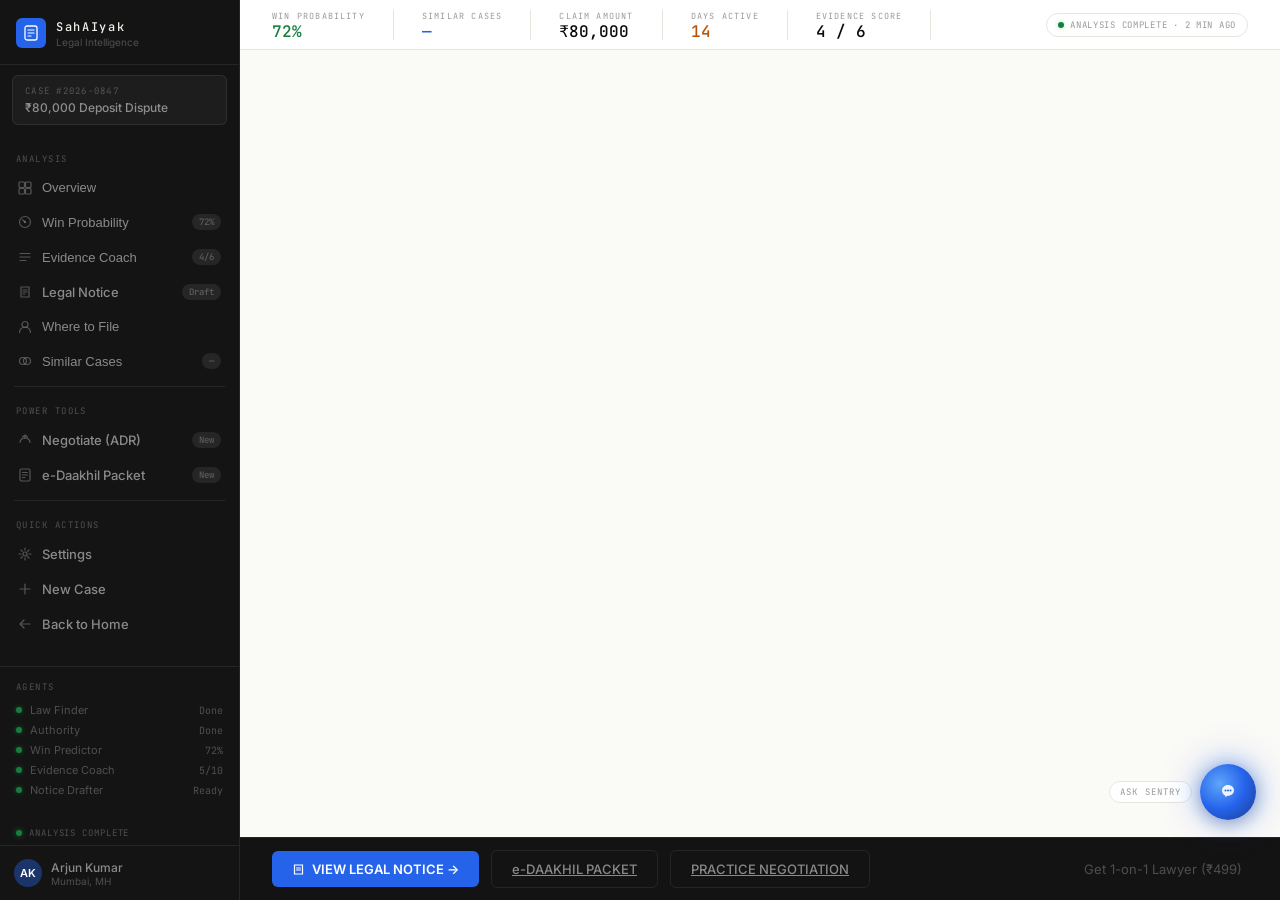
==== screens/dashboard.html @ d160ec3d "fix: live notice edits, per-case tab routing, robust avg_award parsing document.html: drafter chat n" ====
<!DOCTYPE html>
<html lang="en">
<head>
<meta charset="UTF-8">
<meta name="viewport" content="width=device-width,initial-scale=1">
<title>SahAIyak — Case Analysis</title>
<link rel="preconnect" href="https://fonts.googleapis.com">
<link href="https://fonts.googleapis.com/css2?family=Fraunces:ital,opsz,wght@0,9..144,300;0,9..144,400;1,9..144,300;1,9..144,400&family=Inter:wght@400;500;600&family=JetBrains+Mono:wght@500&display=swap" rel="stylesheet">
<style>
:root{
  --bg:#0D0D0D; --bg2:#141414; --bg3:#1A1A1A;
  --border:rgba(255,255,255,.08); --border2:rgba(255,255,255,.12);
  --txt:#F0EFEA; --txt2:rgba(255,255,255,.5); --txt3:rgba(255,255,255,.25);
  --sketch:#2563EB; --sketch-s:#93C5FD;
  --green:#15803D; --amber:#B45309; --warn:#B45309; --success:#15803D;
  --sb-w:240px;
  /* content area — white paper */
  --c-bg:#FAFAF7; --c-card:#FFFFFF; --c-border:#E8E5DE;
  --c-ink:#0A0A0A; --c-mute:#6B6B6B; --c-soft:#9A9A9A;
}
*,*::before,*::after{box-sizing:border-box;margin:0;padding:0}
html,body{height:100%;overflow:hidden}
body{
  font-family:'Inter',sans-serif;background:var(--bg);color:var(--txt);
  display:flex;height:100vh;overflow:hidden;
}

/* ═══ SIDEBAR ═══════════════════════════════════════ */
.sb{
  width:var(--sb-w);flex-shrink:0;background:var(--bg2);
  border-right:1px solid var(--border);display:flex;flex-direction:column;
  height:100vh;overflow:hidden;
}
.sb-brand{
  display:flex;align-items:center;gap:10px;
  padding:18px 16px 16px;border-bottom:1px solid var(--border);
  text-decoration:none;cursor:pointer;
}
.sb-icon{
  width:30px;height:30px;background:var(--sketch);border-radius:6px;
  display:flex;align-items:center;justify-content:center;flex-shrink:0;
}
.sb-bname{font-family:'JetBrains Mono',monospace;font-size:12px;letter-spacing:.14em;color:var(--txt);font-weight:500}
.sb-btag{font-size:10px;color:var(--txt3);margin-top:1px}

.sb-case{margin:10px 12px;padding:9px 12px;background:rgba(255,255,255,.04);border:1px solid var(--border);border-radius:6px}
.sb-cid{font-family:'JetBrains Mono',monospace;font-size:9px;letter-spacing:.14em;color:var(--txt3);text-transform:uppercase;margin-bottom:3px}
.sb-cname{font-size:12px;font-weight:500;color:var(--txt2);white-space:nowrap;overflow:hidden;text-overflow:ellipsis}

.sb-nav{flex:1;padding:8px 0;overflow-y:auto;scrollbar-width:none}
.sb-nav::-webkit-scrollbar{display:none}
.sb-lbl{font-family:'JetBrains Mono',monospace;font-size:9px;letter-spacing:.16em;color:var(--txt3);text-transform:uppercase;padding:10px 16px 5px}
.sb-item{
  display:flex;align-items:center;gap:10px;
  margin:1px 8px;padding:9px 10px;border-radius:6px;
  font-size:13px;font-weight:500;color:var(--txt2);
  cursor:pointer;border:none;background:transparent;
  width:calc(100% - 16px);text-align:left;text-decoration:none;
  transition:background .15s,color .15s;
}
.sb-item:hover{background:rgba(255,255,255,.06);color:var(--txt)}
.sb-item.active{background:rgba(255,255,255,.1);color:#fff}
.sb-item svg{flex-shrink:0;opacity:.55}
.sb-item.active svg{opacity:1}
.sb-badge{
  margin-left:auto;font-family:'JetBrains Mono',monospace;font-size:9px;
  background:rgba(255,255,255,.08);color:var(--txt3);padding:2px 7px;border-radius:100px;
}
.sb-item.active .sb-badge{background:rgba(37,99,235,.25);color:var(--sketch-s)}

.sb-divider{height:1px;background:var(--border);margin:8px 14px}

/* Agents */
.sb-agents{border-top:1px solid var(--border);padding:14px 16px}
.sb-albl{font-family:'JetBrains Mono',monospace;font-size:9px;letter-spacing:.16em;color:var(--txt3);text-transform:uppercase;margin-bottom:10px}
.sb-arow{display:flex;align-items:center;gap:8px;margin-bottom:6px}
.dot{width:6px;height:6px;border-radius:50%;flex-shrink:0}
.dot-g{background:var(--green);box-shadow:0 0 5px rgba(34,197,94,.4)}
.dot-a{background:var(--amber)}
.dot-d{background:rgba(255,255,255,.15)}
.sb-aname{font-size:11px;color:var(--txt3);flex:1}
.sb-aval{font-family:'JetBrains Mono',monospace;font-size:10px;color:var(--txt3)}

/* WS status */
.sb-ws{display:flex;align-items:center;gap:7px;padding:10px 16px 6px}
.sb-ws-dot{width:6px;height:6px;border-radius:50%;background:var(--green);box-shadow:0 0 6px rgba(34,197,94,.5)}
.sb-ws-txt{font-family:'JetBrains Mono',monospace;font-size:9px;letter-spacing:.1em;color:var(--txt3);text-transform:uppercase}

/* User */
.sb-user{border-top:1px solid var(--border);padding:13px 14px;display:flex;align-items:center;gap:9px}
.sb-av{width:28px;height:28px;border-radius:50%;background:rgba(37,99,235,.4);display:flex;align-items:center;justify-content:center;font-size:11px;font-weight:600;color:#fff;flex-shrink:0}
.sb-un{font-size:12px;font-weight:500;color:var(--txt2)}
.sb-ul{font-size:10px;color:var(--txt3)}

/* ═══ MAIN WRAPPER ══════════════════════════════════ */
.main{flex:1;display:flex;flex-direction:column;height:100vh;overflow:hidden;min-width:0}

/* ── STAT BAR ── */
.statbar{
  height:50px;flex-shrink:0;background:var(--bg2);
  border-bottom:1px solid var(--border);
  display:flex;align-items:center;justify-content:space-between;
  padding:0 32px;
}
.stat-items{display:flex;align-items:center;gap:0}
.stat-item{padding:0 28px;border-right:1px solid var(--border)}
.stat-item:first-child{padding-left:0}
.stat-lbl{font-family:'JetBrains Mono',monospace;font-size:8.5px;letter-spacing:.14em;color:var(--txt3);text-transform:uppercase;margin-bottom:2px}
.stat-val{font-family:'JetBrains Mono',monospace;font-size:16px;font-weight:500;line-height:1}
.stat-val.g{color:var(--green)}.stat-val.a{color:var(--amber)}.stat-val.b{color:var(--sketch-s)}.stat-val.w{color:var(--txt)}
.stat-right{display:flex;align-items:center;gap:10px}
.s-pill{display:inline-flex;align-items:center;gap:6px;padding:5px 11px;border-radius:100px;border:1px solid var(--border);font-family:'JetBrains Mono',monospace;font-size:9px;letter-spacing:.08em;color:var(--txt3);white-space:nowrap}
.btn-sm{background:transparent;border:1px solid var(--border);color:var(--txt2);font-size:12px;font-weight:500;padding:7px 14px;border-radius:6px;cursor:pointer;font-family:'Inter',sans-serif;transition:border-color .2s,color .2s;text-decoration:none;display:inline-flex;align-items:center;gap:6px}
.btn-sm:hover{border-color:var(--border2);color:var(--txt)}
.btn-sm-p{background:var(--sketch);border-color:var(--sketch);color:#fff}
.btn-sm-p:hover{background:#1d4ed8;border-color:#1d4ed8;color:#fff}

/* ── CONTENT AREA ── */
.content{
  flex:1;overflow-y:auto;
  background-color:var(--c-bg);
  scrollbar-width:thin;scrollbar-color:rgba(0,0,0,.1) transparent;
}
.content-inner{padding:28px 32px 100px;max-width:1200px}

/* ── STAT BAR ── */
.statbar{
  height:50px;flex-shrink:0;
  background:var(--c-card);border-bottom:1px solid var(--c-border);
  display:flex;align-items:center;justify-content:space-between;padding:0 32px;
}
.stat-items{display:flex;align-items:center;gap:0}
.stat-item{padding:0 28px;border-right:1px solid var(--c-border)}
.stat-item:first-child{padding-left:0}
.stat-lbl{font-family:'JetBrains Mono',monospace;font-size:8.5px;letter-spacing:.14em;color:var(--c-soft);text-transform:uppercase;margin-bottom:2px}
.stat-val{font-family:'JetBrains Mono',monospace;font-size:16px;font-weight:500;line-height:1}
.stat-val.g{color:var(--success)}.stat-val.a{color:var(--amber)}.stat-val.b{color:var(--sketch)}.stat-val.w{color:var(--c-ink)}
.stat-right{display:flex;align-items:center;gap:10px}
.s-pill{display:inline-flex;align-items:center;gap:6px;padding:5px 11px;border-radius:100px;border:1px solid var(--c-border);font-family:'JetBrains Mono',monospace;font-size:9px;letter-spacing:.08em;color:var(--c-soft);white-space:nowrap}

/* ── PAGE HEADER ── */
.page-hdr{margin-bottom:28px}
.page-hdr-top{display:flex;align-items:flex-start;justify-content:space-between;margin-bottom:6px}
.page-title{font-family:'Fraunces',serif;font-size:clamp(28px,3vw,48px);font-weight:400;letter-spacing:-0.04em;line-height:1;color:var(--c-ink)}
.page-sub{font-size:13px;color:var(--c-mute);line-height:1.5}
.p-status{display:inline-flex;align-items:center;gap:6px;padding:6px 12px;border-radius:100px;border:1px solid var(--c-border);font-family:'JetBrains Mono',monospace;font-size:9px;letter-spacing:.1em;color:var(--c-soft);flex-shrink:0;margin-top:4px}

/* ── WIN CARD ── */
.win-card{
  background:var(--c-card);
  border:1px solid var(--c-border);
  border-radius:8px;
  display:grid;grid-template-columns:240px 1fr;margin-bottom:20px;overflow:hidden;
  box-shadow:0 0 0 1px rgba(21,128,61,.08), 0 4px 24px rgba(21,128,61,.08), 0 0 60px rgba(21,128,61,.06);
}
.win-l{padding:36px 40px;border-right:1px solid var(--c-border);background:var(--c-card)}
.win-cap{font-family:'JetBrains Mono',monospace;font-size:9px;letter-spacing:.18em;color:var(--c-soft);text-transform:uppercase;margin-bottom:8px}
.win-big{font-family:'Fraunces',serif;font-size:clamp(64px,7vw,96px);font-weight:400;color:var(--success);line-height:1;letter-spacing:-0.04em;text-shadow:0 0 40px rgba(21,128,61,.18)}
.win-sub{font-size:12px;color:var(--c-soft);margin-top:10px;line-height:1.5}
.win-r{padding:32px 36px;display:flex;flex-direction:column;gap:20px;background:var(--c-card)}
.win-r-top{font-size:14px;color:var(--c-mute);line-height:1.65;max-width:520px}
.win-r-top strong{color:var(--c-ink)}
.bars{display:flex;flex-direction:column;gap:8px}
.brow{display:flex;align-items:center;gap:12px}
.blbl{font-size:11px;color:var(--c-soft);width:90px;text-align:right;flex-shrink:0}
.btrack{flex:1;height:3px;background:rgba(0,0,0,.07);border-radius:2px;overflow:hidden}
.bfill{height:100%;border-radius:2px;width:0;transition:width 1.4s cubic-bezier(.16,1,.3,1)}
.bpct{font-family:'JetBrains Mono',monospace;font-size:10px;color:var(--c-soft);width:32px}
.win-foot{font-family:'JetBrains Mono',monospace;font-size:9px;letter-spacing:.08em;color:var(--c-soft)}

/* ── SECTION LABEL ── */
.s-lbl{font-family:'JetBrains Mono',monospace;font-size:9px;letter-spacing:.18em;color:var(--c-soft);text-transform:uppercase;margin-bottom:12px;margin-top:28px}

/* ── EVIDENCE GRID ── */
.ev-grid{display:grid;grid-template-columns:1fr 1fr;gap:16px;margin-bottom:20px}
.ev-card{background:var(--c-card);border:1px solid var(--c-border);border-radius:8px;padding:22px}
.ev-card-h{display:flex;align-items:center;gap:8px;font-size:13px;font-weight:600;margin-bottom:16px;color:var(--c-ink)}
.ev-row{display:flex;align-items:flex-start;gap:10px;margin-bottom:12px}
.ev-txt{flex:1}
.ev-title{font-size:13px;color:var(--c-ink);line-height:1.4}
.ev-sub{font-size:11px;color:var(--c-mute);margin-top:2px;line-height:1.4}
.ev-badge{font-family:'JetBrains Mono',monospace;font-size:9px;letter-spacing:.06em;margin-top:3px;display:inline-block}
.ev-badge.pos{color:var(--success)}.ev-badge.neg{color:var(--amber)}

/* ── CASES TABLE ── */
.cases-table{background:var(--c-card);border:1px solid var(--c-border);border-radius:8px;overflow:hidden;margin-bottom:20px}
.ct-head{display:grid;grid-template-columns:70px 1fr 140px 100px 1fr;gap:16px;padding:10px 20px;border-bottom:1px solid var(--c-border);background:rgba(0,0,0,.02)}
.ct-head-col{font-family:'JetBrains Mono',monospace;font-size:9px;letter-spacing:.14em;color:var(--c-soft);text-transform:uppercase}
.ct-row{display:grid;grid-template-columns:70px 1fr 140px 100px 1fr;gap:16px;padding:13px 20px;border-bottom:1px solid var(--c-border);align-items:center;transition:background .15s}
.ct-row:last-child{border-bottom:none}
.ct-row:hover{background:rgba(0,0,0,.02)}
.ct-year{font-family:'JetBrains Mono',monospace;font-size:11px;color:var(--c-soft)}
.ct-court{font-size:13px;font-weight:500;color:var(--c-ink)}
.ct-outcome{display:inline-flex;align-items:center;gap:6px;font-size:11px;font-weight:600;font-family:'JetBrains Mono',monospace;letter-spacing:.06em}
.ct-outcome.w{color:var(--success)}.ct-outcome.s{color:var(--sketch)}.ct-outcome.l{color:var(--amber)}
.ct-amount{font-family:'JetBrains Mono',monospace;font-size:12px;color:var(--c-mute)}
.ct-fact{font-size:12px;color:var(--c-soft);line-height:1.4;overflow:hidden;display:-webkit-box;-webkit-line-clamp:2;-webkit-box-orient:vertical}

/* ── PLAYBOOK ── */
.play-h{font-family:'Fraunces',serif;font-size:clamp(22px,2.5vw,36px);font-weight:400;letter-spacing:-0.03em;line-height:1.05;margin-bottom:16px;color:var(--c-ink)}
.play-h em{font-style:italic;font-weight:300}
.play-card{background:var(--c-card);border:1px solid var(--c-border);border-radius:8px;margin-bottom:10px;overflow:hidden}
.play-hdr{display:flex;align-items:center;justify-content:space-between;padding:16px 20px;cursor:pointer;transition:background .15s;gap:16px}
.play-hdr:hover{background:var(--c-bg)}
.play-hl{display:flex;align-items:center;gap:12px;flex:1;min-width:0}
.play-n{font-family:'JetBrains Mono',monospace;font-size:10px;letter-spacing:.12em;color:var(--c-soft);flex-shrink:0}
.play-t{font-size:14px;font-weight:500;color:var(--c-ink);overflow:hidden;text-overflow:ellipsis;white-space:nowrap}
.play-arr{font-size:11px;color:var(--c-soft);flex-shrink:0;transition:transform .25s}
.play-card.open .play-arr{transform:rotate(180deg)}
.play-body{max-height:0;overflow:hidden;transition:max-height .35s ease}
.play-card.open .play-body{max-height:260px}
.play-inner{display:grid;grid-template-columns:1fr 1fr 1fr;gap:20px;padding:0 20px 20px}
.play-col-h{font-family:'JetBrains Mono',monospace;font-size:9px;letter-spacing:.14em;color:var(--c-soft);text-transform:uppercase;margin-bottom:7px}
.play-col-b{font-size:13px;color:var(--c-mute);line-height:1.65}

/* ── ACTION BAR ── */
.action-bar{
  background:rgba(250,250,247,.96);backdrop-filter:blur(12px);
  border-top:1px solid var(--c-border);padding:12px 32px;
  display:flex;align-items:center;gap:12px;z-index:50;flex-shrink:0;
}
.btn-act-p{background:var(--c-ink);color:#fff;font-size:13px;font-weight:600;padding:10px 20px;border-radius:6px;border:none;cursor:pointer;text-decoration:none;display:inline-flex;align-items:center;gap:7px;transition:background .2s,gap .2s}
.btn-act-p:hover{background:#222;gap:11px}
.btn-act-s{background:transparent;color:var(--c-ink);font-size:13px;font-weight:500;padding:10px 20px;border-radius:6px;border:1px solid var(--c-border);cursor:pointer;transition:border-color .2s}
.btn-act-s:hover{border-color:var(--c-ink)}
.spacer{flex:1}
.btn-link{font-size:13px;color:var(--c-mute);text-decoration:none;padding:10px 6px;transition:color .2s}
.btn-link:hover{color:var(--c-ink)}

/* ── PAGE HEADER ── */
.page-hdr{margin-bottom:28px}
.page-hdr-top{display:flex;align-items:flex-start;justify-content:space-between;margin-bottom:6px}
.page-title{font-family:'Fraunces',serif;font-size:clamp(28px,3vw,48px);font-weight:400;letter-spacing:-0.04em;line-height:1;color:#0A0A0A}
.page-sub{font-size:13px;color:#6B6B6B;line-height:1.5}
.p-status{display:inline-flex;align-items:center;gap:6px;padding:6px 12px;border-radius:100px;border:1px solid #E8E5DE;font-family:'JetBrains Mono',monospace;font-size:9px;letter-spacing:.1em;color:#6B6B6B;flex-shrink:0;margin-top:4px}

/* ── SECTION LABEL ── */
.s-lbl{font-family:'JetBrains Mono',monospace;font-size:9px;letter-spacing:.18em;color:#9A9A9A;text-transform:uppercase;margin-bottom:12px;margin-top:28px}

/* ── EVIDENCE GRID ── */
.ev-grid{display:grid;grid-template-columns:1fr 1fr;gap:16px;margin-bottom:20px}
.ev-card{background:#FFFFFF;border:1px solid #E8E5DE;border-radius:8px;padding:22px}
.ev-card-h{display:flex;align-items:center;gap:8px;font-size:13px;font-weight:600;margin-bottom:16px;color:#0A0A0A}
.ev-row{display:flex;align-items:flex-start;gap:10px;margin-bottom:12px}
.ev-txt{flex:1}
.ev-title{font-size:13px;color:#0A0A0A;line-height:1.4}
.ev-sub{font-size:11px;color:#6B6B6B;margin-top:2px;line-height:1.4}
.ev-badge{font-family:'JetBrains Mono',monospace;font-size:9px;letter-spacing:.06em;margin-top:3px;display:inline-block}
.ev-badge.pos{color:var(--success)}.ev-badge.neg{color:var(--warn)}

/* ── CASES TABLE ── */
.cases-table{background:#FFFFFF;border:1px solid #E8E5DE;border-radius:8px;overflow:hidden;margin-bottom:20px}
.ct-head{display:grid;grid-template-columns:70px 1fr 140px 100px 1fr;gap:16px;padding:10px 20px;border-bottom:1px solid #E8E5DE;background:rgba(0,0,0,.02)}
.ct-head-col{font-family:'JetBrains Mono',monospace;font-size:9px;letter-spacing:.14em;color:#9A9A9A;text-transform:uppercase}
.ct-row{display:grid;grid-template-columns:70px 1fr 140px 100px 1fr;gap:16px;padding:13px 20px;border-bottom:1px solid #E8E5DE;align-items:center;transition:background .15s;cursor:default}
.ct-row:last-child{border-bottom:none}
.ct-row:hover{background:rgba(0,0,0,.02)}
.ct-year{font-family:'JetBrains Mono',monospace;font-size:11px;color:#9A9A9A}
.ct-court{font-size:13px;font-weight:500;color:#0A0A0A}
.ct-outcome{display:inline-flex;align-items:center;gap:6px;font-size:11px;font-weight:600;font-family:'JetBrains Mono',monospace;letter-spacing:.06em}
.ct-outcome.w{color:var(--success)}.ct-outcome.s{color:var(--sketch)}.ct-outcome.l{color:var(--amber)}
.ct-amount{font-family:'JetBrains Mono',monospace;font-size:12px;color:#6B6B6B}
.ct-fact{font-size:12px;color:#9A9A9A;line-height:1.4;overflow:hidden;display:-webkit-box;-webkit-line-clamp:2;-webkit-box-orient:vertical}

/* ── PLAYBOOK ── */
.play-h{font-family:'Fraunces',serif;font-size:clamp(22px,2.5vw,36px);font-weight:400;letter-spacing:-0.03em;line-height:1.05;margin-bottom:16px;color:#0A0A0A}
.play-h em{font-style:italic;font-weight:300}
.play-card{background:#FFFFFF;border:1px solid #E8E5DE;border-radius:8px;margin-bottom:10px;overflow:hidden}
.play-hdr{display:flex;align-items:center;justify-content:space-between;padding:16px 20px;cursor:pointer;transition:background .15s;gap:16px}
.play-hdr:hover{background:#FAFAF7}
.play-hl{display:flex;align-items:center;gap:12px;flex:1;min-width:0}
.play-n{font-family:'JetBrains Mono',monospace;font-size:10px;letter-spacing:.12em;color:#9A9A9A;flex-shrink:0}
.play-t{font-size:14px;font-weight:500;color:#0A0A0A;overflow:hidden;text-overflow:ellipsis;white-space:nowrap}
.play-arr{font-size:11px;color:#9A9A9A;flex-shrink:0;transition:transform .25s}
.play-card.open .play-arr{transform:rotate(180deg)}
.play-body{max-height:0;overflow:hidden;transition:max-height .35s ease}
.play-card.open .play-body{max-height:260px}
.play-inner{display:grid;grid-template-columns:1fr 1fr 1fr;gap:20px;padding:0 20px 20px}
.play-col-h{font-family:'JetBrains Mono',monospace;font-size:9px;letter-spacing:.14em;color:#9A9A9A;text-transform:uppercase;margin-bottom:7px}
.play-col-b{font-size:13px;color:#6B6B6B;line-height:1.65}

/* ── ACTION BAR ── */
.action-bar{
  position:sticky;bottom:0;left:0;right:0;
  background:rgba(20,20,20,.96);backdrop-filter:blur(12px);
  border-top:1px solid var(--border);padding:12px 32px;
  display:flex;align-items:center;gap:12px;z-index:50;flex-shrink:0;
}
.btn-act-p{background:var(--sketch);color:#fff;font-size:13px;font-weight:600;padding:10px 20px;border-radius:6px;border:none;cursor:pointer;text-decoration:none;display:inline-flex;align-items:center;gap:7px;transition:background .2s}
.btn-act-p:hover{background:#1d4ed8}
.btn-act-s{background:transparent;color:var(--txt2);font-size:13px;font-weight:500;padding:10px 20px;border-radius:6px;border:1px solid var(--border);cursor:pointer;transition:border-color .2s,color .2s}
.btn-act-s:hover{border-color:var(--border2);color:var(--txt)}
.spacer{flex:1}
.btn-link{font-size:13px;color:var(--txt3);text-decoration:none;padding:10px 6px;transition:color .2s}
.btn-link:hover{color:var(--txt)}

/* ── TABS ── */
.tab-pane{display:none}
.tab-pane.active{display:block}

/* ── LEGAL JOURNEY PATHWAY ── */
.pathway-section{background:var(--c-card);border:1px solid var(--c-border);border-radius:8px;overflow:hidden;margin-bottom:20px}
.pathway-header{padding:16px 20px;border-bottom:1px solid var(--c-border);display:flex;align-items:center;justify-content:space-between}
.pathway-hdr-title{font-family:'JetBrains Mono',monospace;font-size:10px;letter-spacing:.14em;color:var(--c-soft);text-transform:uppercase}
.pathway-stage-tag{font-family:'JetBrains Mono',monospace;font-size:9px;color:var(--sketch);background:rgba(37,99,235,.08);border:1px solid rgba(37,99,235,.2);padding:2px 9px;border-radius:100px}
.pathway-body{padding:24px 24px 20px}
/* Step track */
.pathway-steps{display:flex;align-items:flex-start;position:relative;margin-bottom:22px}
.pw-step{flex:1;display:flex;flex-direction:column;align-items:center;position:relative}
.pw-step:not(:last-child)::after{content:'';position:absolute;top:14px;left:50%;width:100%;height:2px;background:var(--c-border);z-index:0;transition:background .6s}
.pw-step.done:not(:last-child)::after{background:var(--green)}
.pw-step.active:not(:last-child)::after{background:linear-gradient(90deg,var(--green) 0%,var(--c-border) 100%)}
.pw-dot{width:28px;height:28px;border-radius:50%;display:flex;align-items:center;justify-content:center;border:2px solid var(--c-border);background:var(--c-card);position:relative;z-index:1;transition:all .4s ease;flex-shrink:0}
.pw-step.done .pw-dot{border-color:var(--green);background:var(--green)}
.pw-step.active .pw-dot{border-color:var(--sketch);background:var(--sketch);box-shadow:0 0 0 5px rgba(37,99,235,.12);animation:pw-glow 2.2s infinite}
@keyframes pw-glow{0%,100%{box-shadow:0 0 0 5px rgba(37,99,235,.12)}50%{box-shadow:0 0 0 10px rgba(37,99,235,.04)}}
.pw-dot-inner{width:8px;height:8px;border-radius:50%;background:var(--c-border)}
.pw-step.done .pw-dot svg,.pw-step.active .pw-dot svg{display:block}
.pw-dot svg{display:block}
.pw-step.pending .pw-dot{opacity:.35}
.pw-label{margin-top:9px;font-family:'JetBrains Mono',monospace;font-size:8px;letter-spacing:.1em;text-transform:uppercase;color:var(--c-soft);max-width:72px;line-height:1.45;text-align:center}
.pw-step.done .pw-label{color:var(--green)}
.pw-step.active .pw-label{color:var(--sketch);font-weight:600;letter-spacing:.12em}
.pw-step.pending .pw-label{opacity:.4}
/* Next action card */
.pathway-next{display:flex;align-items:center;gap:14px;padding:13px 16px;background:rgba(37,99,235,.04);border:1px solid rgba(37,99,235,.14);border-radius:6px;margin-bottom:16px}
.pathway-next-icon{width:34px;height:34px;border-radius:7px;background:rgba(37,99,235,.1);display:flex;align-items:center;justify-content:center;flex-shrink:0}
.pathway-next-lbl{font-family:'JetBrains Mono',monospace;font-size:8.5px;letter-spacing:.12em;text-transform:uppercase;color:var(--sketch);margin-bottom:3px}
.pathway-next-txt{font-size:12.5px;color:var(--c-ink);font-weight:500;line-height:1.4}
/* Stats row */
.pathway-stats{display:flex;border-top:1px solid var(--c-border);padding-top:14px;gap:0}
.pw-stat{flex:1;text-align:center;padding:0 8px}
.pw-stat:not(:last-child){border-right:1px solid var(--c-border)}
.pw-stat-val{font-family:'JetBrains Mono',monospace;font-size:16px;font-weight:600;color:var(--c-ink);display:block;line-height:1.2}
.pw-stat-lbl{font-size:10px;color:var(--c-soft);margin-top:3px;display:block;line-height:1.3}
@keyframes pulse-g{0%,100%{opacity:1;transform:scale(1)}50%{opacity:.6;transform:scale(1.3)}}

/* ── AI SENTRY AGENT ── */
.ai-sentry{
  position:fixed;bottom:80px;right:24px;z-index:300;
  display:flex;flex-direction:column;align-items:flex-end;gap:8px;
}
.ai-sentry-btn{
  width:56px;height:56px;border-radius:50%;cursor:pointer;border:none;
  background:radial-gradient(circle at 35% 35%,#60a5fa,#2563EB,#1e3a8a);
  box-shadow:0 0 24px rgba(37,99,235,.5),0 0 48px rgba(37,99,235,.2),0 4px 16px rgba(0,0,0,.2);
  animation:sentry-pulse 3s ease-in-out infinite;
  display:flex;align-items:center;justify-content:center;
}
@keyframes sentry-pulse{0%,100%{box-shadow:0 0 24px rgba(37,99,235,.5),0 0 48px rgba(37,99,235,.2),0 4px 16px rgba(0,0,0,.2)}50%{box-shadow:0 0 36px rgba(37,99,235,.7),0 0 72px rgba(37,99,235,.3),0 4px 16px rgba(0,0,0,.2)}}
.ai-sentry-label{font-family:'JetBrains Mono',monospace;font-size:9px;letter-spacing:.12em;color:var(--c-soft);text-transform:uppercase;background:var(--c-card);border:1px solid var(--c-border);padding:4px 10px;border-radius:100px}
.ai-sentry-panel{
  position:absolute;bottom:68px;right:0;width:320px;
  background:var(--c-card);border:1px solid var(--c-border);border-radius:12px;
  box-shadow:0 8px 32px rgba(0,0,0,.12);display:none;flex-direction:column;overflow:hidden;
}
.ai-sentry-panel.open{display:flex}
.ai-panel-hdr{padding:14px 16px;border-bottom:1px solid var(--c-border);display:flex;align-items:center;gap:10px;justify-content:space-between}
.ai-panel-title{font-size:13px;font-weight:600;color:var(--c-ink)}
.ai-panel-close{background:none;border:none;cursor:pointer;font-size:16px;color:var(--c-soft);line-height:1}
.ai-msgs{padding:12px 14px;display:flex;flex-direction:column;gap:10px;max-height:220px;overflow-y:auto}
.ai-msg{font-size:13px;line-height:1.55;padding:10px 12px;border-radius:8px}
.ai-msg.bot{background:var(--c-bg);color:var(--c-ink);border:1px solid var(--c-border)}
.ai-msg.user{background:var(--c-ink);color:#fff;align-self:flex-end;max-width:85%}
.ai-input-row{padding:10px 12px;border-top:1px solid var(--c-border);display:flex;gap:8px}
.ai-input{flex:1;border:1px solid var(--c-border);border-radius:6px;padding:8px 10px;font-size:12px;font-family:'Inter',sans-serif;outline:none;background:var(--c-bg);color:var(--c-ink);transition:border-color .2s}
.ai-input:focus{border-color:var(--c-ink)}
.ai-send{width:32px;height:32px;background:var(--c-ink);border:none;border-radius:6px;cursor:pointer;display:flex;align-items:center;justify-content:center;transition:background .2s;flex-shrink:0}
.ai-send:hover{background:#333}
.ai-suggestions{padding:0 12px 10px;display:flex;flex-wrap:wrap;gap:6px}
.ai-sug{font-size:11px;border:1px solid var(--c-border);border-radius:100px;padding:4px 10px;cursor:pointer;color:var(--c-mute);background:transparent;font-family:'Inter',sans-serif;transition:all .15s;white-space:nowrap}
.ai-sug:hover{border-color:var(--c-ink);color:var(--c-ink)}
.reveal{opacity:0;transform:translateY(16px);transition:opacity .55s ease,transform .55s ease}
.reveal.shown{opacity:1;transform:none}
.d1{transition-delay:.07s}.d2{transition-delay:.14s}.d3{transition-delay:.21s}

@media(max-width:960px){.sb{display:none}.main{width:100%}}
@media(prefers-reduced-motion:reduce){*{transition-duration:0s!important;animation-duration:0s!important}}

/* ── ASSESSMENT BANNER ── */
.assess-banner{display:flex;align-items:center;gap:16px;background:var(--c-card);border:1px solid var(--c-border);border-radius:8px;padding:20px 24px;margin-bottom:20px}
.assess-icon{font-size:28px;flex-shrink:0}
.assess-label{font-family:'JetBrains Mono',monospace;font-size:9px;letter-spacing:.18em;text-transform:uppercase;margin-bottom:4px}
.assess-title{font-family:'Fraunces',serif;font-size:22px;font-weight:400;letter-spacing:-0.02em}
.assess-sub{font-size:12px;color:var(--c-mute);margin-top:3px}
.assess-pct{font-family:'Fraunces',serif;font-size:52px;font-weight:400;letter-spacing:-0.04em;margin-left:auto;flex-shrink:0}
.assess-banner.strong .assess-pct,.assess-banner.strong .assess-title{color:var(--success)}
.assess-banner.strong{border-color:rgba(21,128,61,.2);background:rgba(21,128,61,.03)}
.assess-banner.moderate .assess-pct,.assess-banner.moderate .assess-title{color:var(--sketch)}
.assess-banner.moderate{border-color:rgba(37,99,235,.2);background:rgba(37,99,235,.03)}
.assess-banner.borderline .assess-pct,.assess-banner.borderline .assess-title{color:var(--amber)}
.assess-banner.borderline{border-color:rgba(180,83,9,.2);background:rgba(180,83,9,.03)}

/* ── FACTOR LIST ── */
.factor-list{display:flex;flex-direction:column;gap:8px;margin-bottom:20px}
.factor-row{display:flex;align-items:center;gap:12px;padding:12px 16px;background:var(--c-card);border:1px solid var(--c-border);border-radius:6px}
.factor-impact{font-family:'JetBrains Mono',monospace;font-size:11px;font-weight:500;min-width:80px;flex-shrink:0}
.factor-impact.pos{color:var(--success)}.factor-impact.neg{color:var(--amber)}
.factor-name{font-size:13px;color:var(--c-ink);flex:1}
.factor-fix{font-size:11px;color:var(--c-mute);margin-top:2px}

/* ── EVIDENCE SCORE CARD ── */
.ev-score-card{display:grid;grid-template-columns:auto 1fr auto;align-items:center;gap:20px;background:var(--c-card);border:1px solid var(--c-border);border-radius:8px;padding:20px 24px;margin-bottom:20px}
.ev-score-big{font-family:'Fraunces',serif;font-size:48px;font-weight:400;letter-spacing:-0.04em;color:var(--c-ink);line-height:1}
.ev-score-lbl{font-family:'JetBrains Mono',monospace;font-size:9px;letter-spacing:.14em;text-transform:uppercase;color:var(--c-soft);margin-bottom:4px}
.ev-score-tip{font-size:13px;color:var(--c-mute);line-height:1.55;max-width:480px}
.ev-score-bar-wrap{width:120px}
.ev-score-track{height:4px;background:rgba(0,0,0,.07);border-radius:2px;overflow:hidden;margin-top:6px}
.ev-score-fill{height:100%;background:var(--success);border-radius:2px;transition:width 1.2s cubic-bezier(.16,1,.3,1)}

/* ── ACTION PLAN ── */
.action-plan{display:flex;flex-direction:column;gap:10px;margin-bottom:20px}
.ap-row{display:flex;align-items:flex-start;gap:14px;background:var(--c-card);border:1px solid var(--c-border);border-radius:6px;padding:14px 16px}
.ap-num{width:22px;height:22px;border-radius:50%;background:var(--c-ink);color:#fff;font-family:'JetBrains Mono',monospace;font-size:10px;display:flex;align-items:center;justify-content:center;flex-shrink:0;margin-top:1px}
.ap-body{flex:1}
.ap-title{font-size:13px;font-weight:500;color:var(--c-ink);margin-bottom:3px}
.ap-sub{font-size:12px;color:var(--c-mute);line-height:1.5}
.ap-badge{font-family:'JetBrains Mono',monospace;font-size:9px;color:var(--amber);margin-top:4px;display:inline-block}

/* ── FILING STEPS ── */
.file-info-grid{display:grid;grid-template-columns:1fr 1fr;gap:12px;margin-bottom:20px}
.file-info-card{background:var(--c-card);border:1px solid var(--c-border);border-radius:8px;padding:18px 20px}
.file-info-lbl{font-family:'JetBrains Mono',monospace;font-size:9px;letter-spacing:.14em;text-transform:uppercase;color:var(--c-soft);margin-bottom:6px}
.file-info-val{font-size:15px;font-weight:500;color:var(--c-ink);line-height:1.4}
.file-steps{display:flex;flex-direction:column;gap:0;margin-bottom:20px}
.file-step{display:flex;gap:16px;padding:16px 0;border-bottom:1px solid var(--c-border)}
.file-step:last-child{border-bottom:none}
.file-step-n{width:28px;height:28px;border-radius:50%;border:1.5px solid var(--c-border);display:flex;align-items:center;justify-content:center;font-family:'JetBrains Mono',monospace;font-size:10px;font-weight:500;color:var(--c-mute);flex-shrink:0;margin-top:2px}
.file-step-body{flex:1}
.file-step-title{font-size:14px;font-weight:500;color:var(--c-ink);margin-bottom:4px}
.file-step-desc{font-size:12px;color:var(--c-mute);line-height:1.55}

/* ── SIMILAR CASES STATS ── */
.cases-stats{display:grid;grid-template-columns:repeat(4,1fr);gap:12px;margin-bottom:16px}
.cs-card{background:var(--c-card);border:1px solid var(--c-border);border-radius:6px;padding:14px 16px;text-align:center}
.cs-val{font-family:'JetBrains Mono',monospace;font-size:18px;font-weight:500;line-height:1}
.cs-val.g{color:var(--success)}.cs-val.b{color:var(--sketch)}.cs-val.a{color:var(--amber)}.cs-val.w{color:var(--c-ink)}
.cs-lbl{font-family:'JetBrains Mono',monospace;font-size:9px;letter-spacing:.1em;color:var(--c-soft);text-transform:uppercase;margin-top:4px}

/* ── OUTCOME FILTER ── */
.outcome-filter{display:flex;gap:8px;margin-bottom:14px}
.of-btn{padding:6px 16px;border-radius:100px;border:1px solid var(--c-border);font-family:'JetBrains Mono',monospace;font-size:10px;letter-spacing:.08em;cursor:pointer;background:transparent;color:var(--c-mute);transition:all .2s}
.of-btn:hover{border-color:var(--c-ink);color:var(--c-ink)}
.of-btn.active{background:var(--c-ink);border-color:var(--c-ink);color:#fff}

/* ── FLASHCARD ANIMATIONS ── */
.factor-row{transition:transform .2s ease,box-shadow .2s ease,border-color .2s}
.factor-row:hover{transform:translateY(-2px);box-shadow:0 6px 18px rgba(0,0,0,.08);border-color:rgba(0,0,0,.14)}
.ap-row{transition:transform .2s ease,box-shadow .2s ease,border-color .2s}
.ap-row:hover{transform:translateY(-2px);box-shadow:0 6px 18px rgba(0,0,0,.08);border-color:rgba(0,0,0,.14)}
.cs-card{transition:transform .22s ease,box-shadow .22s ease}
.cs-card:hover{transform:translateY(-4px);box-shadow:0 8px 24px rgba(0,0,0,.1)}
.file-info-card{transition:transform .2s ease,box-shadow .2s ease}
.file-info-card:hover{transform:translateY(-2px);box-shadow:0 5px 16px rgba(0,0,0,.08)}
.ev-score-card{transition:transform .2s ease,box-shadow .2s ease}
.ev-score-card:hover{transform:translateY(-2px);box-shadow:0 6px 20px rgba(0,0,0,.08)}
.ev-card{transition:transform .2s ease,box-shadow .2s ease}
.ev-card:hover{transform:translateY(-2px);box-shadow:0 6px 20px rgba(0,0,0,.08)}
.assess-banner.strong{animation:glow-strong 3s ease-in-out infinite}
.assess-banner.moderate{animation:glow-mod 3s ease-in-out infinite}
@keyframes glow-strong{0%,100%{box-shadow:0 0 0 rgba(21,128,61,0)}50%{box-shadow:0 0 28px rgba(21,128,61,.12)}}
@keyframes glow-mod{0%,100%{box-shadow:0 0 0 rgba(37,99,235,0)}50%{box-shadow:0 0 28px rgba(37,99,235,.1)}}
.file-step-n{transition:background .2s,color .2s,border-color .2s}
.file-step:hover .file-step-n{background:var(--c-ink);color:#fff;border-color:var(--c-ink)}
@keyframes fc-in{from{opacity:0;transform:translateY(10px)}to{opacity:1;transform:none}}
.fc-anim{animation:fc-in .35s ease forwards}
</style>
<link rel="stylesheet" href="static/rupee-fix.css">
</head>
<body>

<!-- ═══ SIDEBAR ═══════════════════════════════════════ -->
<aside class="sb">
  <a href="/" class="sb-brand">
    <div class="sb-icon">
      <svg width="16" height="16" viewBox="0 0 16 16" fill="none"><rect x="2" y="1" width="12" height="14" rx="2" stroke="white" stroke-width="1.3"/><line x1="5" y1="5" x2="11" y2="5" stroke="white" stroke-width="1.1" stroke-linecap="round"/><line x1="5" y1="8" x2="11" y2="8" stroke="white" stroke-width="1.1" stroke-linecap="round"/><line x1="5" y1="11" x2="8" y2="11" stroke="white" stroke-width="1.1" stroke-linecap="round"/></svg>
    </div>
    <div><div class="sb-bname">SahAIyak</div><div class="sb-btag">Legal Intelligence</div></div>
  </a>

  <div class="sb-case">
    <div class="sb-cid">Case #2026-0847</div>
    <div class="sb-cname">₹80,000 Deposit Dispute</div>
  </div>

  <nav class="sb-nav">
    <div class="sb-lbl">Analysis</div>
    <button class="sb-item" onclick="setTab('overview',this)">
      <svg width="14" height="14" viewBox="0 0 14 14" fill="none"><rect x="1" y="1" width="5.5" height="5.5" rx="1" stroke="currentColor" stroke-width="1.2"/><rect x="7.5" y="1" width="5.5" height="5.5" rx="1" stroke="currentColor" stroke-width="1.2"/><rect x="1" y="7.5" width="5.5" height="5.5" rx="1" stroke="currentColor" stroke-width="1.2"/><rect x="7.5" y="7.5" width="5.5" height="5.5" rx="1" stroke="currentColor" stroke-width="1.2"/></svg>
      Overview
    </button>
    <button class="sb-item" onclick="setTab('winprob',this)">
      <svg width="14" height="14" viewBox="0 0 14 14" fill="none"><circle cx="7" cy="7" r="5.5" stroke="currentColor" stroke-width="1.2"/><path d="M7 7L4.5 4.8" stroke="currentColor" stroke-width="1.2" stroke-linecap="round"/><circle cx="7" cy="7" r="1.2" fill="currentColor"/></svg>
      Win Probability
      <span class="sb-badge">72%</span>
    </button>
    <button class="sb-item" onclick="setTab('evidence',this)">
      <svg width="14" height="14" viewBox="0 0 14 14" fill="none"><path d="M2 3.5h10M2 7h10M2 10.5h6" stroke="currentColor" stroke-width="1.2" stroke-linecap="round"/></svg>
      Evidence Coach
      <span class="sb-badge">4/6</span>
    </button>
    <a href="document.html" class="sb-item">
      <svg width="14" height="14" viewBox="0 0 14 14" fill="none"><path d="M3 2h8v10H3V2z" stroke="currentColor" stroke-width="1.2" stroke-linejoin="round"/><line x1="5" y1="5" x2="9" y2="5" stroke="currentColor" stroke-width="1" stroke-linecap="round"/><line x1="5" y1="7" x2="9" y2="7" stroke="currentColor" stroke-width="1" stroke-linecap="round"/><line x1="5" y1="9" x2="7" y2="9" stroke="currentColor" stroke-width="1" stroke-linecap="round"/></svg>
      Legal Notice
      <span class="sb-badge">Draft</span>
    </a>
    <button class="sb-item" onclick="setTab('fileat',this)">
      <svg width="14" height="14" viewBox="0 0 14 14" fill="none"><circle cx="7" cy="4.5" r="3" stroke="currentColor" stroke-width="1.2"/><path d="M1.5 12.5c0-3.04 2.46-5.5 5.5-5.5s5.5 2.46 5.5 5.5" stroke="currentColor" stroke-width="1.2" stroke-linecap="round"/></svg>
      Where to File
    </button>
    <button class="sb-item" onclick="setTab('similar',this)">
      <svg width="14" height="14" viewBox="0 0 14 14" fill="none"><circle cx="5" cy="7" r="3.5" stroke="currentColor" stroke-width="1.2"/><circle cx="9" cy="7" r="3.5" stroke="currentColor" stroke-width="1.2"/></svg>
      Similar Cases
      <span class="sb-badge" id="sbSimilarCount">—</span>
    </button>

    <div class="sb-divider"></div>
    <div class="sb-lbl">Power Tools</div>
    <a href="negotiation.html" class="sb-item" id="negLink">
      <svg width="14" height="14" viewBox="0 0 14 14" fill="none"><path d="M2 9.5C2 7.02 4.24 5 7 5s5 2.02 5 4.5" stroke="currentColor" stroke-width="1.2" stroke-linecap="round"/><path d="M7 5V2M4.5 4l2.5-2 2.5 2" stroke="currentColor" stroke-width="1.2" stroke-linecap="round" stroke-linejoin="round"/></svg>
      Negotiate (ADR)
      <span class="sb-badge">New</span>
    </a>
    <a href="edaakhil.html" class="sb-item" id="edaakhilLink">
      <svg width="14" height="14" viewBox="0 0 14 14" fill="none"><rect x="2" y="1" width="10" height="12" rx="1.5" stroke="currentColor" stroke-width="1.2"/><line x1="4.5" y1="4.5" x2="9.5" y2="4.5" stroke="currentColor" stroke-width="1" stroke-linecap="round"/><line x1="4.5" y1="7" x2="9.5" y2="7" stroke="currentColor" stroke-width="1" stroke-linecap="round"/><line x1="4.5" y1="9.5" x2="7" y2="9.5" stroke="currentColor" stroke-width="1" stroke-linecap="round"/></svg>
      e-Daakhil Packet
      <span class="sb-badge">New</span>
    </a>
    <div class="sb-divider"></div>
    <div class="sb-lbl">Quick Actions</div>
    <a href="settings.html" class="sb-item">
      <svg width="14" height="14" viewBox="0 0 14 14" fill="none"><circle cx="7" cy="7" r="2" stroke="currentColor" stroke-width="1.2"/><path d="M7 1v2M7 11v2M1 7h2M11 7h2M2.93 2.93l1.41 1.41M9.66 9.66l1.41 1.41M2.93 11.07l1.41-1.41M9.66 4.34l1.41-1.41" stroke="currentColor" stroke-width="1.2" stroke-linecap="round"/></svg>
      Settings
    </a>
    <a href="intake.html" class="sb-item">
      <svg width="14" height="14" viewBox="0 0 14 14" fill="none"><path d="M7 2v10M2 7h10" stroke="currentColor" stroke-width="1.2" stroke-linecap="round"/></svg>
      New Case
    </a>
    <a href="index.html" class="sb-item">
      <svg width="14" height="14" viewBox="0 0 14 14" fill="none"><path d="M2 7h10M2 7l4-4M2 7l4 4" stroke="currentColor" stroke-width="1.2" stroke-linecap="round" stroke-linejoin="round"/></svg>
      Back to Home
    </a>
  </nav>

  <div class="sb-agents">
    <div class="sb-albl">Agents</div>
    <div class="sb-arow"><div class="dot dot-g"></div><div class="sb-aname">Law Finder</div><div class="sb-aval">Done</div></div>
    <div class="sb-arow"><div class="dot dot-g"></div><div class="sb-aname">Authority</div><div class="sb-aval">Done</div></div>
    <div class="sb-arow"><div class="dot dot-g"></div><div class="sb-aname">Win Predictor</div><div class="sb-aval" id="sbWinPct">72%</div></div>
    <div class="sb-arow"><div class="dot dot-g"></div><div class="sb-aname">Evidence Coach</div><div class="sb-aval" id="sbEvScore">5/10</div></div>
    <div class="sb-arow"><div class="dot dot-g"></div><div class="sb-aname">Notice Drafter</div><div class="sb-aval">Ready</div></div>
  </div>
  <div class="sb-ws"><div class="sb-ws-dot"></div><div class="sb-ws-txt">Analysis Complete</div></div>

  <div class="sb-user">
    <div class="sb-av">AK</div>
    <div><div class="sb-un">Arjun Kumar</div><div class="sb-ul">Mumbai, MH</div></div>
  </div>
</aside>

<!-- ═══ MAIN ════════════════════════════════════════ -->
<div class="main">

  <!-- Stat bar -->
  <div class="statbar">
    <div class="stat-items">
      <div class="stat-item"><div class="stat-lbl">Win Probability</div><div class="stat-val g">72%</div></div>
      <div class="stat-item"><div class="stat-lbl">Similar Cases</div><div class="stat-val b">—</div></div>
      <div class="stat-item"><div class="stat-lbl">Claim Amount</div><div class="stat-val w">₹80,000</div></div>
      <div class="stat-item"><div class="stat-lbl">Days Active</div><div class="stat-val a">14</div></div>
      <div class="stat-item"><div class="stat-lbl">Evidence Score</div><div class="stat-val w">4 / 6</div></div>
    </div>
    <div class="stat-right">
      <span class="s-pill"><span class="dot dot-g"></span>ANALYSIS COMPLETE · 2 MIN AGO</span>
    </div>
  </div>

  <!-- Content + Action bar wrapper -->
  <div style="flex:1;overflow:hidden;display:flex;flex-direction:column;">
    <div class="content">
      <div class="content-inner">

        <!-- ── OVERVIEW TAB ── -->
        <div id="tab-overview" class="tab-pane">

          <!-- Page header -->
          <div class="page-hdr reveal">
            <div class="page-hdr-top">
              <h1 class="page-title">₹80,000 Deposit Dispute</h1>
              <span class="p-status"><span class="dot dot-g"></span>ANALYSIS COMPLETE</span>
            </div>
            <p class="page-sub">Landlord refusing security deposit return · Maharashtra · Consumer Protection Act, 2019 · Section 2(9)</p>
          </div>

          <!-- Win card -->
          <div class="win-card reveal d1" id="winModule">
            <div class="win-l">
              <div class="win-cap" style="display:flex;align-items:center;justify-content:space-between">
                Win Probability
                <button onclick="speakWinSummary()" title="Listen to case summary" style="background:none;border:none;cursor:pointer;padding:2px 4px;opacity:.6;transition:opacity .2s" onmouseover="this.style.opacity=1" onmouseout="this.style.opacity=.6">
                  <svg width="14" height="14" viewBox="0 0 14 14" fill="none"><path d="M2 4.5h2.5l3-3v11l-3-3H2V4.5z" stroke="#15803D" stroke-width="1.2" stroke-linejoin="round"/><path d="M9.5 3.5c1.5 1 2.2 2.2 2.2 3.5S11 9.5 9.5 10.5" stroke="#15803D" stroke-width="1.2" stroke-linecap="round"/></svg>
                </button>
              </div>
              <div class="win-big" id="winNum">0%</div>
              <div class="win-sub">AI prediction based on<br>similar case analysis</div>
            </div>
            <div class="win-r">
              <div class="win-r-top">Outcome distribution across similar cases in our database. Avg resolution and award updated from your case analysis.</div>
              <div class="bars">
                <div class="brow"><span class="blbl">Won outright</span><div class="btrack"><div class="bfill" data-w="58" style="background:var(--green)"></div></div><span class="bpct">58%</span></div>
                <div class="brow"><span class="blbl">Settled</span><div class="btrack"><div class="bfill" data-w="28" style="background:var(--sketch-s)"></div></div><span class="bpct">28%</span></div>
                <div class="brow"><span class="blbl">Lost</span><div class="btrack"><div class="bfill" data-w="14" style="background:rgba(255,255,255,.15)"></div></div><span class="bpct">14%</span></div>
              </div>
              <div class="win-foot">Consumer Protection Act 2019 · Maharashtra Rent Control Act · Indian Contract Act 1872</div>
            </div>
          </div>

          <!-- Legal Journey Pathway -->
          <div class="s-lbl reveal">Legal Journey</div>
          <div class="pathway-section reveal d1">
            <div class="pathway-header">
              <span class="pathway-hdr-title">Case Resolution Pathway</span>
              <span class="pathway-stage-tag" id="pathwayStageTag">STAGE 3 OF 5</span>
            </div>
            <div class="pathway-body">
              <div class="pathway-steps" id="pathwaySteps">
                <div class="pw-step done" data-stage="1">
                  <div class="pw-dot"><svg width="12" height="12" viewBox="0 0 12 12" fill="none"><polyline points="2,6 5,9 10,3" stroke="#fff" stroke-width="1.6" stroke-linecap="round" stroke-linejoin="round"/></svg></div>
                  <div class="pw-label">Case Intake</div>
                </div>
                <div class="pw-step done" data-stage="2">
                  <div class="pw-dot"><svg width="12" height="12" viewBox="0 0 12 12" fill="none"><polyline points="2,6 5,9 10,3" stroke="#fff" stroke-width="1.6" stroke-linecap="round" stroke-linejoin="round"/></svg></div>
                  <div class="pw-label">AI Analysis</div>
                </div>
                <div class="pw-step active" data-stage="3">
                  <div class="pw-dot"><svg width="12" height="12" viewBox="0 0 12 12" fill="none"><rect x="2" y="1.5" width="8" height="9" rx="1" stroke="#fff" stroke-width="1.3"/><line x1="4" y1="4.5" x2="8" y2="4.5" stroke="#fff" stroke-width="1" stroke-linecap="round"/><line x1="4" y1="6.5" x2="8" y2="6.5" stroke="#fff" stroke-width="1" stroke-linecap="round"/></svg></div>
                  <div class="pw-label">Legal Notice</div>
                </div>
                <div class="pw-step pending" data-stage="4">
                  <div class="pw-dot"><svg width="12" height="12" viewBox="0 0 12 12" fill="none"><rect x="1.5" y="2" width="9" height="8" rx="1" stroke="currentColor" stroke-width="1.2"/><path d="M1.5 5h9" stroke="currentColor" stroke-width="1.1"/><circle cx="4" cy="8" r=".7" fill="currentColor"/><circle cx="6" cy="8" r=".7" fill="currentColor"/></svg></div>
                  <div class="pw-label">Forum Filing</div>
                </div>
                <div class="pw-step pending" data-stage="5">
                  <div class="pw-dot"><svg width="12" height="12" viewBox="0 0 12 12" fill="none"><circle cx="6" cy="6" r="4" stroke="currentColor" stroke-width="1.2"/><polyline points="4,6 5.5,7.5 8.5,4.5" stroke="currentColor" stroke-width="1.2" stroke-linecap="round" stroke-linejoin="round"/></svg></div>
                  <div class="pw-label">Resolution</div>
                </div>
              </div>

              <div class="pathway-next">
                <div class="pathway-next-icon">
                  <svg width="15" height="15" viewBox="0 0 15 15" fill="none"><path d="M2 13L7.5 2 13 13" stroke="#2563EB" stroke-width="1.3" stroke-linecap="round" stroke-linejoin="round"/><line x1="4" y1="9.5" x2="11" y2="9.5" stroke="#2563EB" stroke-width="1.2" stroke-linecap="round"/></svg>
                </div>
                <div>
                  <div class="pathway-next-lbl">Next Action</div>
                  <div class="pathway-next-txt" id="pathwayNextTxt">Send legal notice via Registered Post AD — download from the Notice tab above</div>
                </div>
              </div>

              <div class="pathway-stats">
                <div class="pw-stat">
                  <span class="pw-stat-val" id="pathwayResponseDays">15</span>
                  <span class="pw-stat-lbl">Days for<br>response</span>
                </div>
                <div class="pw-stat">
                  <span class="pw-stat-val" id="pathwayMonths">3–5</span>
                  <span class="pw-stat-lbl">Months to<br>resolution</span>
                </div>
                <div class="pw-stat">
                  <span class="pw-stat-val" id="pathwaySuccessRate">72%</span>
                  <span class="pw-stat-lbl">Success rate<br>similar cases</span>
                </div>
                <div class="pw-stat">
                  <span class="pw-stat-val" id="pathwayAvgAward">₹65K</span>
                  <span class="pw-stat-lbl">Avg. award<br>this forum</span>
                </div>
              </div>
            </div>
          </div>

          <!-- Evidence breakdown -->
          <div class="s-lbl reveal">Evidence Breakdown</div>
          <div class="ev-grid reveal d1">
            <div class="ev-card" data-ev-type="str">
              <div class="ev-card-h">
                <svg width="13" height="13" viewBox="0 0 13 13"><circle cx="6.5" cy="6.5" r="5.5" stroke="#22c55e" stroke-width="1.1" fill="none"/><polyline points="3.5,6.5 5.8,8.8 9.5,4.5" fill="none" stroke="#22c55e" stroke-width="1.3" stroke-linecap="round" stroke-linejoin="round"/></svg>
                What Helps You
              </div>
              <div class="ev-row">
                <svg width="13" height="13" viewBox="0 0 13 13" style="flex-shrink:0;margin-top:2px"><polyline points="2,6.5 5,9.5 11,3.5" fill="none" stroke="#22c55e" stroke-width="1.4" stroke-linecap="round"/></svg>
                <div class="ev-txt"><div class="ev-title">WhatsApp messages proving deposit communication</div><div class="ev-badge pos">+35% WIN IMPACT</div></div>
              </div>
              <div class="ev-row">
                <svg width="13" height="13" viewBox="0 0 13 13" style="flex-shrink:0;margin-top:2px"><polyline points="2,6.5 5,9.5 11,3.5" fill="none" stroke="#22c55e" stroke-width="1.4" stroke-linecap="round"/></svg>
                <div class="ev-txt"><div class="ev-title">Signed rental agreement with deposit clause</div><div class="ev-badge pos">+28% WIN IMPACT</div></div>
              </div>
              <div class="ev-row">
                <svg width="13" height="13" viewBox="0 0 13 13" style="flex-shrink:0;margin-top:2px"><polyline points="2,6.5 5,9.5 11,3.5" fill="none" stroke="#22c55e" stroke-width="1.4" stroke-linecap="round"/></svg>
                <div class="ev-txt"><div class="ev-title">NEFT bank transfer proof of deposit payment</div><div class="ev-badge pos">+22% WIN IMPACT</div></div>
              </div>
              <div class="ev-row">
                <svg width="13" height="13" viewBox="0 0 13 13" style="flex-shrink:0;margin-top:2px"><polyline points="2,6.5 5,9.5 11,3.5" fill="none" stroke="#22c55e" stroke-width="1.4" stroke-linecap="round"/></svg>
                <div class="ev-txt"><div class="ev-title">Landlord acknowledged vacate date (WhatsApp)</div><div class="ev-badge pos">+18% WIN IMPACT</div></div>
              </div>
            </div>

            <div class="ev-card" data-ev-type="gap">
              <div class="ev-card-h">
                <svg width="13" height="13" viewBox="0 0 13 13"><circle cx="6.5" cy="6.5" r="5.5" stroke="#f59e0b" stroke-width="1.1" fill="none"/><line x1="6.5" y1="3.5" x2="6.5" y2="7" stroke="#f59e0b" stroke-width="1.3" stroke-linecap="round"/><circle cx="6.5" cy="9.2" r=".7" fill="#f59e0b"/></svg>
                What Hurts You
              </div>
              <div class="ev-row">
                <svg width="13" height="13" viewBox="0 0 13 13" style="flex-shrink:0;margin-top:2px"><line x1="2.5" y1="2.5" x2="10.5" y2="10.5" stroke="#f59e0b" stroke-width="1.4" stroke-linecap="round"/><line x1="10.5" y1="2.5" x2="2.5" y2="10.5" stroke="#f59e0b" stroke-width="1.4" stroke-linecap="round"/></svg>
                <div class="ev-txt"><div class="ev-title">No written demand notice sent before now</div><div class="ev-sub">→ Our legal notice cures this immediately</div><div class="ev-badge neg">−20% WITHOUT THIS</div></div>
              </div>
              <div class="ev-row">
                <svg width="13" height="13" viewBox="0 0 13 13" style="flex-shrink:0;margin-top:2px"><line x1="2.5" y1="2.5" x2="10.5" y2="10.5" stroke="#f59e0b" stroke-width="1.4" stroke-linecap="round"/><line x1="10.5" y1="2.5" x2="2.5" y2="10.5" stroke="#f59e0b" stroke-width="1.4" stroke-linecap="round"/></svg>
                <div class="ev-txt"><div class="ev-title">Flat exit condition not documented</div><div class="ev-sub">→ Get a witness to sign an inspection note</div><div class="ev-badge neg">−12% WITHOUT THIS</div></div>
              </div>
              <div class="ev-row">
                <svg width="13" height="13" viewBox="0 0 13 13" style="flex-shrink:0;margin-top:2px"><line x1="2.5" y1="2.5" x2="10.5" y2="10.5" stroke="#f59e0b" stroke-width="1.4" stroke-linecap="round"/><line x1="10.5" y1="2.5" x2="2.5" y2="10.5" stroke="#f59e0b" stroke-width="1.4" stroke-linecap="round"/></svg>
                <div class="ev-txt"><div class="ev-title">No police complaint on record</div><div class="ev-sub">→ Optional but strengthens urgency</div><div class="ev-badge neg">−8% WITHOUT THIS</div></div>
              </div>
            </div>
          </div>

          <!-- Similar cases table -->
          <div class="s-lbl reveal">Similar Cases — Maharashtra Consumer Courts</div>
          <div class="cases-table reveal d1">
            <div class="ct-head">
              <div class="ct-head-col">Year</div>
              <div class="ct-head-col">Court</div>
              <div class="ct-head-col">Outcome</div>
              <div class="ct-head-col">Amount</div>
              <div class="ct-head-col">Key Facts</div>
            </div>
            <div class="ct-row"><div class="ct-year">2024</div><div class="ct-court">Consumer Forum, Pune</div><div class="ct-outcome w"><span class="dot dot-g"></span>WON</div><div class="ct-amount">₹75,000</div><div class="ct-fact">WhatsApp proof accepted. ₹90K awarded incl. damages + costs.</div></div>
            <div class="ct-row"><div class="ct-year">2024</div><div class="ct-court">DCDRC, Mumbai</div><div class="ct-outcome s"><span style="width:5px;height:5px;border-radius:50%;background:var(--sketch-s);display:inline-block;flex-shrink:0"></span>SETTLED</div><div class="ct-amount">₹90,000</div><div class="ct-fact">Legal notice triggered full settlement before first hearing.</div></div>
            <div class="ct-row"><div class="ct-year">2023</div><div class="ct-court">Consumer Forum, Nagpur</div><div class="ct-outcome w"><span class="dot dot-g"></span>WON</div><div class="ct-amount">₹60,000</div><div class="ct-fact">Bank transfer proof decisive. Landlord ordered to pay 12% interest.</div></div>
            <div class="ct-row"><div class="ct-year">2023</div><div class="ct-court">Civil Court, Thane</div><div class="ct-outcome l"><span style="width:5px;height:5px;border-radius:50%;background:var(--amber);display:inline-block;flex-shrink:0"></span>LOST</div><div class="ct-amount">₹40,000</div><div class="ct-fact">No written agreement. Verbal deposit only. Dismissed for lack of evidence.</div></div>
            <div class="ct-row"><div class="ct-year">2022</div><div class="ct-court">Consumer Forum, Nashik</div><div class="ct-outcome w"><span class="dot dot-g"></span>WON</div><div class="ct-amount">₹1,20,000</div><div class="ct-fact">90-day delay. Court awarded deposit + 12% interest per annum.</div></div>
            <div class="ct-row"><div class="ct-year">2022</div><div class="ct-court">DCDRC, Mumbai Suburban</div><div class="ct-outcome s"><span style="width:5px;height:5px;border-radius:50%;background:var(--sketch-s);display:inline-block;flex-shrink:0"></span>SETTLED</div><div class="ct-amount">₹80,000</div><div class="ct-fact">Full refund within 30 days of legal notice being sent.</div></div>
          </div>

          <!-- Playbook -->
          <div class="s-lbl reveal">Opponent Intelligence</div>
          <h3 class="play-h reveal">What your landlord <em>will argue.</em></h3>

          <div class="play-card reveal d1" id="pl1">
            <div class="play-hdr" onclick="togglePlay('pl1')">
              <div class="play-hl"><span class="play-n">01</span><span class="play-t">"You damaged the flat — I'm deducting from the deposit."</span></div>
              <span class="play-arr">▾</span>
            </div>
            <div class="play-body"><div class="play-inner">
              <div><div class="play-col-h">Their Argument</div><div class="play-col-b">Claims routine wear-and-tear is "damage." Common tactic, rarely documented.</div></div>
              <div><div class="play-col-h">Why It Might Work</div><div class="play-col-b">If no move-out inspection report exists, courts sometimes allow partial deductions.</div></div>
              <div><div class="play-col-h">How Our Notice Pre-empts It</div><div class="play-col-b">Demands itemized damage report in 15 days. No report = no deduction. Sharma v. Mehta (2022, Pune CF).</div></div>
            </div></div>
          </div>

          <div class="play-card reveal d2" id="pl2">
            <div class="play-hdr" onclick="togglePlay('pl2')">
              <div class="play-hl"><span class="play-n">02</span><span class="play-t">"You left early — deposit covers remaining rent."</span></div>
              <span class="play-arr">▾</span>
            </div>
            <div class="play-body"><div class="play-inner">
              <div><div class="play-col-h">Their Argument</div><div class="play-col-b">Deposit offsets rent if notice period not served without mutual consent.</div></div>
              <div><div class="play-col-h">Why It Might Work</div><div class="play-col-b">Courts uphold if lease specifies notice period and tenant vacated without written consent.</div></div>
              <div><div class="play-col-h">How Our Notice Pre-empts It</div><div class="play-col-b">Your WhatsApp messages show landlord acknowledged exit date — implied consent. Notice cites this exchange.</div></div>
            </div></div>
          </div>

          <div class="play-card reveal d3" id="pl3">
            <div class="play-hdr" onclick="togglePlay('pl3')">
              <div class="play-hl"><span class="play-n">03</span><span class="play-t">"There was no formal deposit — it was an advance."</span></div>
              <span class="play-arr">▾</span>
            </div>
            <div class="play-body"><div class="play-inner">
              <div><div class="play-col-h">Their Argument</div><div class="play-col-b">Reclassifies payment as "advance rent," not refundable under same provisions.</div></div>
              <div><div class="play-col-h">Why It Might Work</div><div class="play-col-b">Ambiguous agreement language like "advance" creates legal room for dispute.</div></div>
              <div><div class="play-col-h">How Our Notice Pre-empts It</div><div class="play-col-b">Bank transfer + agreement both use "deposit." Courts look at substance, not labelling. Consumer Forum Mumbai 2023.</div></div>
            </div></div>
          </div>

        </div><!-- /overview -->

        <!-- ── WIN PROBABILITY TAB ── -->
        <div id="tab-winprob" class="tab-pane">
          <div class="page-hdr">
            <h1 class="page-title">Win Probability</h1>
            <p class="page-sub" style="margin-top:6px">Data-driven prediction from <span id="wp-total">—</span> similar cases</p>
          </div>
          <!-- Assessment banner -->
          <div class="assess-banner strong" id="assessBanner">
            <div class="assess-icon" id="assessIcon">&#128170;</div>
            <div>
              <div class="assess-label" id="assessLabel">Case Assessment</div>
              <div class="assess-title" id="assessTitle">Strong Case</div>
              <div class="assess-sub" id="assessSub">Your evidence profile is above average. Proceed with the legal notice.</div>
            </div>
            <div class="assess-pct" id="wpWinNum" style="font-family:'Fraunces',serif;font-size:52px;font-weight:400;letter-spacing:-0.04em;margin-left:auto;color:var(--success)">72%</div>
          </div>
          <!-- Outcome distribution -->
          <div class="s-lbl">Outcome Distribution — Similar Cases</div>
          <div class="ev-card" style="padding:24px 28px;margin-bottom:20px">
            <div style="font-size:13px;color:#6B6B6B;line-height:1.65;margin-bottom:16px" id="wp-desc">Outcome distribution across <strong id="wp-total-2">—</strong> similar cases. Avg resolution: <strong id="wp-months">4–6</strong> months. Avg award: <strong id="wp-award">Varies</strong>.</div>
            <div class="bars">
              <div class="brow"><span class="blbl">Won outright</span><div class="btrack"><div class="bfill" id="wp-bar-won" data-w="58" style="background:var(--success)"></div></div><span class="bpct" id="wp-pct-won">58%</span></div>
              <div class="brow"><span class="blbl">Settled</span><div class="btrack"><div class="bfill" id="wp-bar-set" data-w="28" style="background:var(--sketch)"></div></div><span class="bpct" id="wp-pct-set">28%</span></div>
              <div class="brow"><span class="blbl">Lost</span><div class="btrack"><div class="bfill" id="wp-bar-lost" data-w="14" style="background:rgba(0,0,0,.12)"></div></div><span class="bpct" id="wp-pct-lost">14%</span></div>
            </div>
          </div>
          <!-- Factors driving score -->
          <div class="s-lbl">What Is Driving Your Score</div>
          <div class="factor-list" id="wp-factors">
            <div class="factor-row"><span class="factor-impact pos">+35%</span><div><div class="factor-name">WhatsApp proof of deposit communication</div><div class="factor-fix">Digital evidence accepted in Consumer Forums since 2020</div></div></div>
            <div class="factor-row"><span class="factor-impact pos">+28%</span><div><div class="factor-name">Signed rental agreement with deposit clause</div><div class="factor-fix">Written contract is the single strongest proof of obligation</div></div></div>
            <div class="factor-row"><span class="factor-impact neg">-20%</span><div><div class="factor-name">No formal demand notice sent yet</div><div class="factor-fix">Our legal notice fixes this — send it today via registered post</div></div></div>
            <div class="factor-row"><span class="factor-impact neg">-12%</span><div><div class="factor-name">No move-out inspection record</div><div class="factor-fix">Get a neighbour/watchman to sign a one-page condition note</div></div></div>
          </div>
          <!-- How to improve -->
          <div class="s-lbl">Your Action Plan to Push Above 85%</div>
          <div class="action-plan" id="wp-improve">
            <div class="ap-row"><div class="ap-num">1</div><div class="ap-body"><div class="ap-title">Send the legal notice today via registered post</div><div class="ap-sub">This single action cures the biggest gap in your case. Courts treat a formal legal notice as the starting point of dispute resolution and it forces a response within 15 days.</div><div class="ap-badge">HIGHEST IMPACT</div></div></div>
            <div class="ap-row"><div class="ap-num">2</div><div class="ap-body"><div class="ap-title">Obtain a move-out inspection note signed by a witness</div><div class="ap-sub">Ask a neighbour or building watchman to sign a statement that the flat was returned in good condition. Even a WhatsApp message from them helps.</div><div class="ap-badge">+12% IF OBTAINED</div></div></div>
            <div class="ap-row"><div class="ap-num">3</div><div class="ap-body"><div class="ap-title">File a police NCR (optional but powerful)</div><div class="ap-sub">Filing an NCR at your local police station signals seriousness to the opponent and can speed up pre-court settlement. It costs nothing.</div><div class="ap-badge">OPTIONAL +8%</div></div></div>
          </div>
        </div>

        <!-- ── EVIDENCE COACH TAB ── -->
        <div id="tab-evidence" class="tab-pane">
          <div class="page-hdr">
            <h1 class="page-title">Evidence Coach</h1>
            <p class="page-sub" id="ec-sub" style="margin-top:6px">Scoring your evidence and identifying critical gaps</p>
          </div>
          <!-- Score header -->
          <div class="ev-score-card">
            <div>
              <div class="ev-score-lbl">Evidence Score</div>
              <div class="ev-score-big" id="ec-score">5/10</div>
            </div>
            <div>
              <div class="ev-score-lbl">AI Coaching Tip</div>
              <div class="ev-score-tip" id="ec-tip">Send the legal notice immediately via registered post to establish a formal demand on record.</div>
            </div>
            <div class="ev-score-bar-wrap">
              <div class="ev-score-lbl">Strength</div>
              <div class="ev-score-track"><div class="ev-score-fill" id="ec-fill" style="width:50%"></div></div>
            </div>
          </div>
          <!-- Evidence grid — same live data as overview -->
          <div class="ev-grid">
            <div class="ev-card" data-ev-type="str">
              <div class="ev-card-h">
                <svg width="13" height="13" viewBox="0 0 13 13"><circle cx="6.5" cy="6.5" r="5.5" stroke="#22c55e" stroke-width="1.1" fill="none"/><polyline points="3.5,6.5 5.8,8.8 9.5,4.5" fill="none" stroke="#22c55e" stroke-width="1.3" stroke-linecap="round" stroke-linejoin="round"/></svg>
                What Helps You
              </div>
            </div>
            <div class="ev-card" data-ev-type="gap">
              <div class="ev-card-h">
                <svg width="13" height="13" viewBox="0 0 13 13"><circle cx="6.5" cy="6.5" r="5.5" stroke="#f59e0b" stroke-width="1.1" fill="none"/><line x1="6.5" y1="3.5" x2="6.5" y2="7" stroke="#f59e0b" stroke-width="1.3" stroke-linecap="round"/><circle cx="6.5" cy="9.2" r=".7" fill="#f59e0b"/></svg>
                What Hurts You
              </div>
            </div>
          </div>
          <!-- Action plan -->
          <div class="s-lbl" style="margin-top:24px">Evidence Action Plan</div>
          <div class="action-plan" id="ec-action-plan">
            <div class="ap-row"><div class="ap-num">1</div><div class="ap-body"><div class="ap-title">Send the legal notice (cures biggest gap immediately)</div><div class="ap-sub">Establishes a formal demand record. Courts require evidence you attempted resolution before filing a complaint.</div><div class="ap-badge">SEND TODAY</div></div></div>
          </div>
        </div>

        <!-- ── WHERE TO FILE TAB ── -->
        <div id="tab-fileat" class="tab-pane">
          <div class="page-hdr">
            <h1 class="page-title">Where to File</h1>
            <p class="page-sub" style="margin-top:6px">Recommended forum based on your state, claim amount, and case type</p>
          </div>
          <!-- Forum name -->
          <div class="ev-card" style="margin-bottom:16px;padding:24px 28px">
            <div style="display:flex;align-items:center;gap:10px;margin-bottom:8px">
              <div style="font-family:'JetBrains Mono',monospace;font-size:9px;letter-spacing:.18em;text-transform:uppercase;color:#9A9A9A">Recommended Forum</div>
              <span id="fileat-locality-chip" style="display:none;font-family:'JetBrains Mono',monospace;font-size:9px;letter-spacing:.1em;text-transform:uppercase;background:rgba(37,99,235,.08);color:#2563EB;border:1px solid rgba(37,99,235,.2);border-radius:20px;padding:2px 10px"></span>
            </div>
            <div id="fileat-forum" style="font-family:'Fraunces',serif;font-size:clamp(22px,2.5vw,34px);font-weight:400;color:#0A0A0A;letter-spacing:-0.03em;line-height:1.15;margin-bottom:12px">District Consumer Disputes<br>Redressal Commission</div>
            <div id="fileat-address" style="font-size:13px;color:#6B6B6B;line-height:1.65;display:flex;align-items:flex-start;gap:8px"><svg width="14" height="14" viewBox="0 0 14 14" fill="none" style="flex-shrink:0;margin-top:2px"><path d="M7 1C4.79 1 3 2.79 3 5c0 3.25 4 8 4 8s4-4.75 4-8c0-2.21-1.79-4-4-4z" stroke="#9A9A9A" stroke-width="1.1"/><circle cx="7" cy="5" r="1.2" stroke="#9A9A9A" stroke-width="1.1"/></svg><span id="fileat-address-txt">Your district headquarters. Contact the District Collector's office for the exact address.</span></div>
          </div>
          <!-- Info grid -->
          <div class="file-info-grid">
            <div class="file-info-card"><div class="file-info-lbl">Filing Fee</div><div class="file-info-val" id="fileat-fee">&#8377;200</div></div>
            <div class="file-info-card"><div class="file-info-lbl">Avg. Resolution Time</div><div class="file-info-val" id="fileat-res">4 – 6 months</div></div>
            <div class="file-info-card"><div class="file-info-lbl">Claim Limit</div><div class="file-info-val" id="fileat-limit">Up to &#8377;50 lakh</div></div>
            <div class="file-info-card"><div class="file-info-lbl">Your Immediate Next Step</div><div class="file-info-val" id="fileat-next" style="font-size:13px">Send the legal notice first</div></div>
          </div>
          <!-- Step-by-step guide -->
          <div class="s-lbl">Step-by-Step Filing Guide</div>
          <div class="ev-card" style="padding:4px 20px 8px">
            <div class="file-steps">
              <div class="file-step"><div class="file-step-n">1</div><div class="file-step-body"><div class="file-step-title">Send the legal notice via Registered Post (AD)</div><div class="file-step-desc">Use the notice we drafted. Send via Registered Post with Acknowledgement Due. Keep the postal receipt and the acknowledgement card when it comes back — the court will ask for both. Wait 15 days for the opponent's response.</div></div></div>
              <div class="file-step"><div class="file-step-n">2</div><div class="file-step-body"><div class="file-step-title">Prepare three sets of documents</div><div class="file-step-desc">Print 3 copies of: (a) the filled Consumer Complaint Form, (b) all your evidence — WhatsApp screenshots, agreements, NEFT receipts, (c) the legal notice + postal receipt. Staple each set separately. Attach a &#8377;200 court fee stamp purchased from any post office.</div></div></div>
              <div class="file-step"><div class="file-step-n">3</div><div class="file-step-body"><div class="file-step-title">File at the District Consumer Forum counter</div><div class="file-step-desc">Visit the District Consumer Disputes Redressal Commission between 10am and 4pm on a working day. Submit your 3 sets at the filing counter. You will receive an acknowledgement slip with your unique complaint number — keep this safe.</div></div></div>
              <div class="file-step"><div class="file-step-n">4</div><div class="file-step-body"><div class="file-step-title">Attend the first hearing (usually within 21 days)</div><div class="file-step-desc">The forum issues a notice to your opponent. If they fail to appear, the forum may decide ex-parte (without them) in your favour. In deposit disputes, most opponents settle at this stage after receiving a formal notice from the court.</div></div></div>
              <div class="file-step"><div class="file-step-n">5</div><div class="file-step-body"><div class="file-step-title">Enforce the order if needed</div><div class="file-step-desc">Consumer Forum orders are enforceable like civil court decrees. If the opponent ignores the order, file an Execution Petition — the forum can direct attachment of their bank account or property. This step is rarely needed; most cases end at hearing 1 or 2.</div></div></div>
            </div>
          </div>
        </div>

        <!-- ── SIMILAR CASES TAB ── -->
        <div id="tab-similar" class="tab-pane">
          <div class="page-hdr">
            <h1 class="page-title">Similar Cases</h1>
            <p class="page-sub" id="sim-sub" style="margin-top:6px">Analyzing similar cases from our database...</p>
          </div>
          <!-- Stats row -->
          <div class="cases-stats">
            <div class="cs-card"><div class="cs-val w" id="sim-total">—</div><div class="cs-lbl">Cases Found</div></div>
            <div class="cs-card"><div class="cs-val g" id="sim-won">58%</div><div class="cs-lbl">Won Outright</div></div>
            <div class="cs-card"><div class="cs-val b" id="sim-settled">28%</div><div class="cs-lbl">Settled</div></div>
            <div class="cs-card"><div class="cs-val w" id="sim-award">&#8377;91,400</div><div class="cs-lbl">Avg Award</div></div>
          </div>
          <!-- Filter buttons -->
          <div class="outcome-filter">
            <button class="of-btn active" onclick="filterCases('all',this)">All</button>
            <button class="of-btn" onclick="filterCases('WON',this)">Won</button>
            <button class="of-btn" onclick="filterCases('SETTLED',this)">Settled</button>
            <button class="of-btn" onclick="filterCases('LOST',this)">Lost</button>
          </div>
          <div class="cases-table" id="sim-table">
            <div class="ct-head"><div class="ct-head-col">Year</div><div class="ct-head-col">Court</div><div class="ct-head-col">Outcome</div><div class="ct-head-col">Amount</div><div class="ct-head-col">Key Facts</div></div>
            <div class="ct-row"><div class="ct-year">2024</div><div class="ct-court">Consumer Forum, Pune</div><div class="ct-outcome w"><span class="dot dot-g"></span>WON</div><div class="ct-amount">&#8377;75,000</div><div class="ct-fact">WhatsApp proof accepted. Full award + damages.</div></div>
            <div class="ct-row"><div class="ct-year">2024</div><div class="ct-court">DCDRC, Mumbai</div><div class="ct-outcome s"><span style="width:5px;height:5px;border-radius:50%;background:var(--sketch);display:inline-block"></span>SETTLED</div><div class="ct-amount">&#8377;90,000</div><div class="ct-fact">Settled before first hearing after legal notice.</div></div>
            <div class="ct-row"><div class="ct-year">2023</div><div class="ct-court">Consumer Forum, Nagpur</div><div class="ct-outcome w"><span class="dot dot-g"></span>WON</div><div class="ct-amount">&#8377;60,000</div><div class="ct-fact">Bank transfer decisive. Interest awarded.</div></div>
          </div>
        </div>

      </div>
    </div>

    <!-- Action bar -->
    <div class="action-bar">
      <a href="document.html" class="btn-act-p" id="actionNoticeBtn">
        <svg width="13" height="13" viewBox="0 0 13 13" fill="none"><path d="M2.5 2h8v9h-8V2z" stroke="currentColor" stroke-width="1.2"/><line x1="4.5" y1="5" x2="8.5" y2="5" stroke="currentColor" stroke-width="1" stroke-linecap="round"/><line x1="4.5" y1="7" x2="8.5" y2="7" stroke="currentColor" stroke-width="1" stroke-linecap="round"/></svg>
        VIEW LEGAL NOTICE →
      </a>
      <a href="edaakhil.html" class="btn-act-s" id="actionEdaakhilBtn">e-DAAKHIL PACKET</a>
      <a href="negotiation.html" class="btn-act-s" id="actionNegBtn">PRACTICE NEGOTIATION</a>
      <div class="spacer"></div>
      <a href="#" class="btn-link">Get 1-on-1 Lawyer (₹499)</a>
    </div>
  </div>
</div>

<!-- AI SENTRY AGENT -->
<div class="ai-sentry">
  <div class="ai-sentry-panel" id="sentryPanel">
    <div class="ai-panel-hdr">
      <div style="display:flex;align-items:center;gap:8px">
        <div style="width:22px;height:22px;border-radius:50%;background:radial-gradient(circle at 35% 35%,#60a5fa,#2563EB);"></div>
        <div class="ai-panel-title">SahAIyak Sentry</div>
      </div>
      <div style="display:flex;align-items:center;gap:6px">
        <button onclick="sentryVoice()" title="Read aloud" style="background:none;border:none;cursor:pointer;padding:2px;opacity:.6;transition:opacity .2s" onmouseover="this.style.opacity=1" onmouseout="this.style.opacity=.6">
          <svg width="14" height="14" viewBox="0 0 14 14" fill="none"><path d="M2 4.5h2.5l3-3v11l-3-3H2V4.5z" stroke="#0A0A0A" stroke-width="1.2" stroke-linejoin="round"/><path d="M9.5 3.5c1.5 1 2.2 2.2 2.2 3.5S11 9.5 9.5 10.5" stroke="#0A0A0A" stroke-width="1.2" stroke-linecap="round"/></svg>
        </button>
        <button class="ai-panel-close" onclick="toggleSentry()">✕</button>
      </div>
    </div>
    <div class="ai-msgs" id="sentryMsgs">
      <div class="ai-msg bot">Namaste! I'm Sentry, your legal AI. Your case has a <strong>72% win probability</strong>. What would you like to know?</div>
    </div>
    <div class="ai-suggestions">
      <button class="ai-sug" onclick="sentrySug('What is my strongest evidence?')">Strongest evidence?</button>
      <button class="ai-sug" onclick="sentrySug('How long will this take?')">Timeline?</button>
      <button class="ai-sug" onclick="sentrySug('What should I do next?')">Next steps?</button>
    </div>
    <div class="ai-input-row">
      <input class="ai-input" id="sentryInput" placeholder="Ask Sentry anything..." onkeydown="if(event.key==='Enter')sentryChat()"/>
      <button class="ai-send" onclick="sentryChat()"><svg width="12" height="12" viewBox="0 0 12 12" fill="none"><path d="M1 6h10M7 2l4 4-4 4" stroke="#fff" stroke-width="1.3" stroke-linecap="round" stroke-linejoin="round"/></svg></button>
    </div>
  </div>
  <div style="display:flex;align-items:center;gap:8px">
    <span class="ai-sentry-label">ASK SENTRY</span>
    <button class="ai-sentry-btn" onclick="toggleSentry()">
      <svg width="22" height="22" viewBox="0 0 22 22" fill="none"><path d="M11 4C7.5 4 5 6.5 5 9.5c0 2.2 1.3 4.1 3.2 5V16l2.3-1.2c.2.02.33.02.5.02 3.5 0 6-2.5 6-5.5S14.5 4 11 4z" fill="rgba(255,255,255,.9)"/><circle cx="8.5" cy="9.5" r="1" fill="#2563EB"/><circle cx="11" cy="9.5" r="1" fill="#2563EB"/><circle cx="13.5" cy="9.5" r="1" fill="#2563EB"/></svg>
    </button>
  </div>
</div>

<script src="static/api.js"></script>
<script>
// ── LIVE DATA LOADER ──────────────────────────────────────────────────
(async function loadCaseData() {
  const caseId = getCaseId();

  document.querySelectorAll('a[href="document.html"]').forEach(a => {
    a.href = caseId && caseId !== 'demo' ? `document.html?case=${caseId}` : 'document.html';
  });
  if (caseId && caseId !== 'demo') {
    const negLink = document.getElementById('negLink');
    if (negLink) negLink.href = `negotiation.html?case=${caseId}`;
    const edLink = document.getElementById('edaakhilLink');
    if (edLink) edLink.href = `edaakhil.html?case=${caseId}`;
    const actionNeg = document.getElementById('actionNegBtn');
    if (actionNeg) actionNeg.href = `negotiation.html?case=${caseId}`;
    const actionEd = document.getElementById('actionEdaakhilBtn');
    if (actionEd) actionEd.href = `edaakhil.html?case=${caseId}`;
  }

  if (!caseId || caseId === 'demo') return;
  try {
    const d = await apiGet('/api/v1/cases/' + caseId);
    window._caseData = d;

    const winPct    = d.win_probability ?? 0;
    const total     = d.total_analyzed  || d.similar_cases_count || (d.similar_cases?.length) || 0;
    const ob        = d.outcome_breakdown || {};
    const avgMonths = d.avg_resolution_months || '4–6';
    const avgAward  = d.avg_award || 'Varies';

    // ── Sidebar ──
    document.querySelectorAll('.sb-cid').forEach(el =>
      el.textContent = 'Case #' + caseId.slice(0, 8).toUpperCase());
    document.querySelectorAll('.sb-cname').forEach(el =>
      el.textContent = (d.amount ? '₹' + d.amount + ' ' : '') + 'Legal Dispute');
    document.querySelectorAll('.sb-badge').forEach(el => {
      const t = el.textContent.trim();
      if (t.includes('%'))  el.textContent = winPct + '%';
      if (t === '—')        el.textContent = total > 0 ? total.toLocaleString('en-IN') : '—';
      if (t.includes('/'))  el.textContent = d.evidence_score || t;
    });
    const sbWin = document.getElementById('sbWinPct');
    const sbEv  = document.getElementById('sbEvScore');
    if (sbWin) sbWin.textContent = winPct + '%';
    if (sbEv)  sbEv.textContent  = d.evidence_score || '5/10';

    // ── Win counter ──
    _winProbability = winPct;
    counted = false;
    document.querySelectorAll('.win-big').forEach(el => el.textContent = winPct + '%');
    doCount();

    // ── Outcome bars (overview) ──
    if (ob.won_pct !== undefined) {
      document.querySelectorAll('.brow').forEach(row => {
        const lbl   = (row.querySelector('.blbl')?.textContent || '').toLowerCase();
        const fill  = row.querySelector('.bfill');
        const pctEl = row.querySelector('.bpct');
        const pct   = lbl.includes('won') ? ob.won_pct
                    : lbl.includes('settled') ? ob.settled_pct
                    : lbl.includes('lost') ? ob.lost_pct : null;
        if (pct !== null && pct !== undefined) {
          if (fill)  { fill.dataset.w = pct; fill.style.width = pct + '%'; }
          if (pctEl) pctEl.textContent = pct + '%';
        }
      });
    }

    // ── win-r-top description ──
    const totalLabel = total > 0 ? total.toLocaleString('en-IN') + ' similar cases' : 'similar cases in our database';
    document.querySelectorAll('.win-r-top').forEach(el => {
      el.innerHTML = `Outcome distribution across <strong>${totalLabel}</strong>. Avg resolution: ${avgMonths} months. Avg award: ${avgAward}.`;
    });
    document.querySelectorAll('.win-sub').forEach(el => {
      if (el.textContent.includes('cases') || el.textContent.includes('Based'))
        el.innerHTML = total > 0
          ? `Based on <strong>${total}</strong> similar<br>cases found · 2015–2025`
          : `AI prediction based on<br>legal pattern analysis`;
    });

    // ── Stats bar ──
    document.querySelectorAll('.stat-item').forEach(el => {
      const lbl = (el.querySelector('.stat-lbl')?.textContent || '').toLowerCase();
      const val = el.querySelector('.stat-val');
      if (!val) return;
      if (lbl.includes('win'))     val.textContent = winPct + '%';
      if (lbl.includes('similar')) val.textContent = total.toLocaleString('en-IN');
      if (lbl.includes('claim') && d.amount) val.textContent = '₹' + d.amount;
      if (lbl.includes('days') && d.days_active !== undefined) val.textContent = d.days_active;
      if (lbl.includes('evidence') && d.evidence_score) val.textContent = d.evidence_score;
    });

    // ── Overview header ──
    const ovHdr = document.querySelector('#tab-overview .page-hdr');
    if (ovHdr) {
      if (d.amount) { const t = ovHdr.querySelector('.page-title'); if (t) t.textContent = '₹' + d.amount + ' Legal Dispute'; }
      if (d.law_summary) { const s = ovHdr.querySelector('.page-sub'); if (s) s.textContent = d.law_summary; }
    }

    // ── Win Probability tab ──
    _renderWinProbTab(d, winPct, ob, total, avgMonths, avgAward);

    // ── Evidence Coach tab ──
    _renderEvidenceCoachTab(d);

    // ── Legal Journey Pathway ──
    updatePathway({ ...d, win_probability: winPct, avg_months: avgMonths || null, avg_award: avgAward });

    // ── Where to File tab ──
    if (d.authority) {
      const auth = d.authority;
      const setEl = (id, val) => { const el = document.getElementById(id); if (el && val) el.textContent = val; };
      const forum = auth.forum || 'District Consumer Disputes Redressal Commission';
      const forumEl = document.getElementById('fileat-forum');
      if (forumEl) forumEl.textContent = forum;
      setEl('fileat-address-txt', auth.address || 'Your district headquarters. Contact the District Collector office for the exact address.');
      const chip = document.getElementById('fileat-locality-chip');
      if (chip && auth.locality) { chip.textContent = auth.locality; chip.style.display = 'inline'; }
      setEl('fileat-fee', auth.filing_fee || '₹200');
      setEl('fileat-res', auth.avg_resolution || '4 – 6 months');
      setEl('fileat-next', auth.next_step || 'Send the legal notice first');
    }

    // ── Similar Cases tab stats ──
    const setTxt = (id, v) => { const el = document.getElementById(id); if (el) el.textContent = v; };
    const totalStr = total > 0 ? total.toLocaleString('en-IN') : '—';
    setTxt('sim-total',       totalStr);
    setTxt('sim-won',         ob.won_pct != null ? ob.won_pct + '%' : '—');
    setTxt('sim-settled',     ob.settled_pct != null ? ob.settled_pct + '%' : '—');
    setTxt('sim-award',       avgAward);
    setTxt('sbSimilarCount',  totalStr);
    setTxt('wp-total',        totalStr);
    setTxt('wp-total-2',      totalStr);
    setTxt('wp-months',       avgMonths);
    setTxt('wp-award',        avgAward);
    const simSub = document.getElementById('sim-sub');
    if (simSub && total > 0) {
      const wonSettled = (ob.won_pct || 0) + (ob.settled_pct || 0);
      simSub.textContent = `${totalStr} cases found · ${wonSettled > 0 ? wonSettled + '% won or settled' : 'see outcomes below'}`;
    } else if (simSub) {
      simSub.textContent = 'Cases from similar disputes in our database';
    }

    // ── Tables ──
    if (d.similar_cases?.length) {
      window._allCases = d.similar_cases;
      _renderSimilarCases(d.similar_cases);
    }

    // ── Evidence cards (ALL [data-ev-type] across page) ──
    if (d.evidence_strengths?.length || d.evidence_gaps?.length)
      _renderEvidence(d.evidence_strengths || [], d.evidence_gaps || []);

    // Store summary text for the click-to-speak button — no auto-play
    const forum = d.authority?.forum || 'Consumer Forum';
    const score = d.evidence_score || '5/10';
    const tip = d.coaching_tip ? ' Key tip: ' + d.coaching_tip : '';
    window._winSpeechText = `Your case has a ${winPct}% win probability. ` +
      `${ob.won_pct ?? '—'}% of similar cases were won outright. Recommended forum: ${forum}. Evidence score: ${score}.${tip}`;

  } catch (e) {
    console.warn('Live data load failed, using demo data:', e.message);
  }
})();

// ── RENDER WIN PROBABILITY TAB ────────────────────────────────────────
function _renderWinProbTab(d, winPct, ob, total, avgMonths, avgAward) {
  const banner = document.getElementById('assessBanner');
  if (banner) {
    const cls = winPct >= 70 ? 'strong' : winPct >= 55 ? 'moderate' : 'borderline';
    banner.className = 'assess-banner ' + cls;
  }
  const wpNum = document.getElementById('wpWinNum');
  if (wpNum) wpNum.textContent = winPct + '%';
  const assessTitle = document.getElementById('assessTitle');
  const assessSub   = document.getElementById('assessSub');
  const assessIcon  = document.getElementById('assessIcon');
  if (winPct >= 70) {
    if (assessTitle) assessTitle.textContent = 'Strong Case';
    if (assessSub)   assessSub.textContent   = 'Your evidence profile is above average. Proceed with the legal notice today.';
    if (assessIcon)  assessIcon.innerHTML    = '&#128170;';
  } else if (winPct >= 55) {
    if (assessTitle) assessTitle.textContent = 'Moderate Case';
    if (assessSub)   assessSub.textContent   = 'Winnable with the right moves. Fix the evidence gaps first.';
    if (assessIcon)  assessIcon.innerHTML    = '&#9878;&#65039;';
  } else {
    if (assessTitle) assessTitle.textContent = 'Borderline Case';
    if (assessSub)   assessSub.textContent   = 'Evidence gaps reduce your odds. Follow the action plan carefully.';
    if (assessIcon)  assessIcon.innerHTML    = '&#9888;&#65039;';
  }

  const wpTotal = document.getElementById('wp-total');
  if (wpTotal) wpTotal.textContent = total.toLocaleString('en-IN');

  const setBar = (barId, pctId, pct) => {
    const b = document.getElementById(barId), p = document.getElementById(pctId);
    if (b) { b.dataset.w = pct; b.style.width = pct + '%'; }
    if (p) p.textContent = pct + '%';
  };
  setBar('wp-bar-won', 'wp-pct-won', ob.won_pct);
  setBar('wp-bar-set', 'wp-pct-set', ob.settled_pct);
  setBar('wp-bar-lost','wp-pct-lost', ob.lost_pct);

  const wpDesc = document.getElementById('wp-desc');
  if (wpDesc) wpDesc.innerHTML = `Outcome distribution across <strong>${total.toLocaleString('en-IN')}</strong> similar cases. Avg resolution: <strong>${avgMonths}</strong> months. Avg award: <strong>${avgAward}</strong>.`;

  // Factor list
  const factorList = document.getElementById('wp-factors');
  if (factorList) {
    const str = d.evidence_strengths || [], gaps = d.evidence_gaps || [];
    if (str.length || gaps.length) {
      factorList.innerHTML = '';
      str.slice(0, 3).forEach(s => {
        const row = document.createElement('div');
        row.className = 'factor-row fc-anim';
        const impact = (s.impact || '').replace(' WIN IMPACT', '');
        row.innerHTML = `<span class="factor-impact pos">${impact}</span><div><div class="factor-name">${s.title}</div>${s.sub ? `<div class="factor-fix">${s.sub}</div>` : ''}</div>`;
        factorList.appendChild(row);
      });
      gaps.slice(0, 2).forEach(g => {
        const row = document.createElement('div');
        row.className = 'factor-row fc-anim';
        const impact = (g.impact || '').replace(' WITHOUT THIS', '');
        row.innerHTML = `<span class="factor-impact neg">${impact}</span><div><div class="factor-name">${g.title}</div>${g.sub ? `<div class="factor-fix">${g.sub}</div>` : ''}</div>`;
        factorList.appendChild(row);
      });
    }
  }

  // Action plan
  const actionPlan = document.getElementById('wp-improve');
  if (actionPlan) {
    const gaps = d.evidence_gaps || [];
    if (gaps.length) {
      actionPlan.innerHTML = '';
      gaps.slice(0, 3).forEach((g, i) => {
        const row = document.createElement('div');
        row.className = 'ap-row fc-anim';
        const badge = i === 0 ? 'HIGHEST IMPACT' : (g.impact || '').replace(' WITHOUT THIS', '');
        row.innerHTML = `<div class="ap-num">${i+1}</div><div class="ap-body"><div class="ap-title">${g.title}</div><div class="ap-sub">${g.sub || 'Address this gap to strengthen your case.'}</div><div class="ap-badge">${badge}</div></div>`;
        actionPlan.appendChild(row);
      });
    }
  }
}

// ── RENDER EVIDENCE COACH TAB ─────────────────────────────────────────
function _renderEvidenceCoachTab(d) {
  const score = d.evidence_score || '5/10';
  const tip   = d.coaching_tip  || 'Gather all written evidence before filing.';
  const ecScore = document.getElementById('ec-score');
  const ecTip   = document.getElementById('ec-tip');
  const ecFill  = document.getElementById('ec-fill');
  if (ecScore) ecScore.textContent = score;
  if (ecTip)   ecTip.textContent   = tip;
  if (ecFill) {
    const parts = score.split('/');
    const pct = parts.length === 2 ? Math.round((+parts[0] / +parts[1]) * 100) : 50;
    ecFill.style.width = pct + '%';
    ecFill.style.background = pct >= 70 ? 'var(--success)' : pct >= 50 ? 'var(--sketch)' : 'var(--amber)';
  }
  const ecActionPlan = document.getElementById('ec-action-plan');
  if (ecActionPlan && d.evidence_gaps?.length) {
    ecActionPlan.innerHTML = '';
    d.evidence_gaps.forEach((g, i) => {
      const row = document.createElement('div');
      row.className = 'ap-row fc-anim';
      row.innerHTML = `<div class="ap-num">${i+1}</div><div class="ap-body"><div class="ap-title">${g.title}</div><div class="ap-sub">${g.sub || 'Fix this to improve your position.'}</div></div>`;
      ecActionPlan.appendChild(row);
    });
  }
}

// ── RENDER SIMILAR CASES ──────────────────────────────────────────────
function _renderSimilarCases(cases) {
  const simTable = document.getElementById('sim-table');
  if (simTable) {
    simTable.querySelectorAll('.ct-row').forEach(r => r.remove());
    cases.forEach(c => _appendCaseRow(simTable, c));
  }
  const ovTable = document.querySelector('#tab-overview .cases-table');
  if (ovTable) {
    ovTable.querySelectorAll('.ct-row').forEach(r => r.remove());
    cases.forEach(c => _appendCaseRow(ovTable, c));
  }
}

function _appendCaseRow(table, c) {
  const cls = c.outcome === 'WON' ? 'w' : c.outcome === 'SETTLED' ? 's' : 'l';
  const dot = c.outcome === 'WON'
    ? '<span class="dot dot-g"></span>'
    : c.outcome === 'SETTLED'
    ? '<span style="width:5px;height:5px;border-radius:50%;background:#93C5FD;display:inline-block"></span>'
    : '<span style="width:5px;height:5px;border-radius:50%;background:#B45309;display:inline-block"></span>';
  const row = document.createElement('div');
  row.className = 'ct-row';
  row.dataset.outcome = c.outcome;
  row.innerHTML = `<div class="ct-year">${c.year}</div><div class="ct-court">${c.court}</div><div class="ct-outcome ${cls}">${dot}${c.outcome}</div><div class="ct-amount">${c.amount || '—'}</div><div class="ct-fact">${c.key_fact}</div>`;
  table.appendChild(row);
}

// ── RENDER EVIDENCE (all [data-ev-type] across page) ──────────────────
function _renderEvidence(strengths, gaps) {
  const checkSvg = `<svg width="13" height="13" viewBox="0 0 13 13" style="flex-shrink:0;margin-top:2px"><polyline points="2,6.5 5,9.5 11,3.5" fill="none" stroke="#22c55e" stroke-width="1.4" stroke-linecap="round"/></svg>`;
  const crossSvg = `<svg width="13" height="13" viewBox="0 0 13 13" style="flex-shrink:0;margin-top:2px"><line x1="2.5" y1="2.5" x2="10.5" y2="10.5" stroke="#f59e0b" stroke-width="1.4" stroke-linecap="round"/><line x1="10.5" y1="2.5" x2="2.5" y2="10.5" stroke="#f59e0b" stroke-width="1.4" stroke-linecap="round"/></svg>`;

  document.querySelectorAll('[data-ev-type="str"]').forEach(card => {
    card.querySelectorAll('.ev-row').forEach(r => r.remove());
    strengths.slice(0, 4).forEach(s => {
      const div = document.createElement('div');
      div.className = 'ev-row';
      div.innerHTML = `${checkSvg}<div class="ev-txt"><div class="ev-title">${s.title}</div><div class="ev-badge pos">${s.impact}</div></div>`;
      card.appendChild(div);
    });
  });

  document.querySelectorAll('[data-ev-type="gap"]').forEach(card => {
    card.querySelectorAll('.ev-row').forEach(r => r.remove());
    gaps.slice(0, 3).forEach(g => {
      const div = document.createElement('div');
      div.className = 'ev-row';
      div.innerHTML = `${crossSvg}<div class="ev-txt"><div class="ev-title">${g.title}</div>${g.sub ? `<div class="ev-sub">→ ${g.sub}</div>` : ''}<div class="ev-badge neg">${g.impact}</div></div>`;
      card.appendChild(div);
    });
  });
}

// ── FILTER SIMILAR CASES ─────────────────────────────────────────────
let _allCases = [];
function filterCases(outcome, btn) {
  document.querySelectorAll('.of-btn').forEach(b => b.classList.remove('active'));
  btn.classList.add('active');
  const table = document.getElementById('sim-table');
  if (!table) return;
  table.querySelectorAll('.ct-row').forEach(row => {
    row.style.display = (outcome === 'all' || row.dataset.outcome === outcome) ? '' : 'none';
  });
}

// ── SENTRY — wire to real API ─────────────────────────────────────────
async function sentryChat() {
  const input = document.getElementById('sentryInput');
  const txt = input?.value?.trim();
  if (!txt) return;
  addSentryMsg(txt, 'user');
  input.value = '';
  addSentryTyping();
  const caseId = getCaseId();
  try {
    if (caseId && caseId !== 'demo') {
      const r = await apiPost('/api/v1/cases/' + caseId + '/sentry', { message: txt, case_id: caseId });
      document.getElementById('sentry-typing')?.remove();
      addSentryMsg(r.reply, 'bot');
    } else { throw new Error('demo'); }
  } catch {
    document.getElementById('sentry-typing')?.remove();
    const fallback = {
      'What is my strongest evidence?': 'Your WhatsApp messages and NEFT bank transfer proof are your strongest evidence — together they add +57% to your win probability.',
      'How long will this take?': 'Based on similar cases, the average resolution at Consumer Forum is 4.2 months. 28% settle within 30 days of receiving the legal notice.',
      'What should I do next?': 'Step 1: Download and send the legal notice via registered post. Step 2: Keep all receipts. Step 3: If no response in 15 days, file at the District Consumer Forum with ₹200 fee.'
    };
    addSentryMsg(fallback[txt] || 'Based on your case and similar Indian judgments, I recommend focusing on your evidence and sending the legal notice immediately. Want me to explain the filing process?', 'bot');
  }
}

// ── LEGAL JOURNEY PATHWAY ─────────────────────────────────────────────
function updatePathway(d) {
  if (!d) return;
  const pct = d.win_probability || 72;
  const srEl = document.getElementById('pathwaySuccessRate');
  if (srEl) srEl.textContent = pct + '%';

  if (d.avg_months) {
    const mEl = document.getElementById('pathwayMonths');
    const mNum = parseFloat(d.avg_months);
    if (mEl && !isNaN(mNum)) mEl.textContent = mNum <= 2 ? mNum + ' mo' : Math.round(mNum) + '–' + (Math.round(mNum) + 2);
  }
  if (d.avg_award) {
    const raw = typeof d.avg_award === 'number' ? d.avg_award
              : parseFloat(String(d.avg_award).replace(/[₹,\s]/g, '')) || 0;
    const aEl = document.getElementById('pathwayAvgAward');
    if (aEl && raw > 0) aEl.textContent = '₹' + Math.round(raw / 1000) + 'K';
  }

  // Derive stage from status field
  const statusMap = { 'intake': 1, 'analyzed': 2, 'notice': 3, 'filed': 4, 'resolved': 5 };
  const stage = statusMap[d.status] || 3;
  const stageTag = document.getElementById('pathwayStageTag');
  if (stageTag) stageTag.textContent = `STAGE ${stage} OF 5`;

  const nextMessages = [
    'Complete your case intake and describe the dispute in detail',
    'AI agents are analyzing your case — this usually takes under a minute',
    'Send legal notice via Registered Post AD — download it from the Notice tab',
    'File complaint at your district consumer forum or via e-Daakhil portal',
    'Case resolved — download your final order from the forum website',
  ];
  const nextEl = document.getElementById('pathwayNextTxt');
  if (nextEl) nextEl.textContent = nextMessages[stage - 1] || nextMessages[2];

  // Re-render step states
  document.querySelectorAll('#pathwaySteps .pw-step').forEach((step, i) => {
    const checkSvg = '<svg width="12" height="12" viewBox="0 0 12 12" fill="none"><polyline points="2,6 5,9 10,3" stroke="#fff" stroke-width="1.6" stroke-linecap="round" stroke-linejoin="round"/></svg>';
    const activeSvgs = [
      '<svg width="12" height="12" viewBox="0 0 12 12" fill="none"><circle cx="6" cy="4" r="2.5" stroke="#fff" stroke-width="1.2"/><path d="M1.5 11c0-2.5 2-4.5 4.5-4.5s4.5 2 4.5 4.5" stroke="#fff" stroke-width="1.2" stroke-linecap="round"/></svg>',
      '<svg width="12" height="12" viewBox="0 0 12 12" fill="none"><circle cx="6" cy="6" r="4.5" stroke="#fff" stroke-width="1.2"/><line x1="6" y1="3.5" x2="6" y2="6.5" stroke="#fff" stroke-width="1.2" stroke-linecap="round"/><circle cx="6" cy="8.2" r=".6" fill="#fff"/></svg>',
      '<svg width="12" height="12" viewBox="0 0 12 12" fill="none"><rect x="2" y="1.5" width="8" height="9" rx="1" stroke="#fff" stroke-width="1.3"/><line x1="4" y1="4.5" x2="8" y2="4.5" stroke="#fff" stroke-width="1" stroke-linecap="round"/><line x1="4" y1="6.5" x2="8" y2="6.5" stroke="#fff" stroke-width="1" stroke-linecap="round"/></svg>',
      '<svg width="12" height="12" viewBox="0 0 12 12" fill="none"><rect x="1.5" y="2" width="9" height="8" rx="1" stroke="#fff" stroke-width="1.2"/><path d="M1.5 5h9" stroke="#fff" stroke-width="1.1"/><circle cx="4" cy="8" r=".7" fill="#fff"/><circle cx="6" cy="8" r=".7" fill="#fff"/></svg>',
      '<svg width="12" height="12" viewBox="0 0 12 12" fill="none"><circle cx="6" cy="6" r="4" stroke="#fff" stroke-width="1.2"/><polyline points="4,6 5.5,7.5 8.5,4.5" stroke="#fff" stroke-width="1.2" stroke-linecap="round" stroke-linejoin="round"/></svg>',
    ];
    const dot = step.querySelector('.pw-dot');
    if (i < stage - 1) {
      step.className = 'pw-step done';
      dot.innerHTML = checkSvg;
    } else if (i === stage - 1) {
      step.className = 'pw-step active';
      dot.innerHTML = activeSvgs[i] || checkSvg;
    } else {
      step.className = 'pw-step pending';
      dot.innerHTML = activeSvgs[i] || '<div class="pw-dot-inner"></div>';
    }
  });
}

// ── AI SENTRY ─────────────────────────────────────────────────────────
function toggleSentry() {
  document.getElementById('sentryPanel').classList.toggle('open');
}

function addSentryMsg(text, role) {
  const msgs = document.getElementById('sentryMsgs');
  const div = document.createElement('div');
  div.className = 'ai-msg ' + role;
  div.innerHTML = text;
  msgs.appendChild(div);
  msgs.scrollTop = msgs.scrollHeight;
}

function addSentryTyping() {
  const msgs = document.getElementById('sentryMsgs');
  const div = document.createElement('div');
  div.className = 'ai-msg bot';
  div.id = 'sentry-typing';
  div.innerHTML = '<span style="opacity:.5">Sentry is thinking</span><span style="animation:blink .6s infinite">...</span>';
  msgs.appendChild(div);
  msgs.scrollTop = msgs.scrollHeight;
}

function sentrySug(txt) {
  document.getElementById('sentryInput').value = txt;
  sentryChat();
}

async function sentryVoice() {
  const msgs = document.querySelectorAll('#sentryMsgs .ai-msg.bot');
  if (!msgs.length) return;
  const lastBot = msgs[msgs.length - 1];
  speakText(lastBot.textContent || lastBot.innerText, 'en');
}

function speakWinSummary() {
  const text = window._winSpeechText;
  if (!text) {
    speakBrowser('Analysis is still loading. Please wait a moment.');
    return;
  }
  speakText(text, 'en');
}

function sentrySpeakLast() {
  const msgs = document.querySelectorAll('#sentryMsgs .ai-msg.bot');
  if (!msgs.length) { speakBrowser('No Sentry message yet. Ask me something first.'); return; }
  const last = msgs[msgs.length - 1];
  speakBrowser(last.textContent || last.innerText);
}
</script>
<script>
function setTab(id, btn) {
  const VALID = ['overview','winprob','evidence','fileat','similar'];
  if (!VALID.includes(id)) id = 'overview';
  document.querySelectorAll('.tab-pane').forEach(t => t.classList.remove('active'));
  document.querySelectorAll('.sb-item').forEach(b => b.classList.remove('active'));
  const pane = document.getElementById('tab-' + id);
  if (pane) {
    pane.classList.add('active');
    // Staggered card entrance
    const cards = pane.querySelectorAll('.factor-row,.ap-row,.cs-card,.file-info-card,.file-step,.ev-score-card,.assess-banner');
    cards.forEach((el, i) => {
      el.style.opacity = '0';
      el.style.transform = 'translateY(10px)';
      setTimeout(() => {
        el.style.transition = 'opacity .3s ease, transform .3s ease';
        el.style.opacity = '1';
        el.style.transform = 'none';
      }, i * 55);
    });
    // Re-animate progress bars
    setTimeout(() => {
      pane.querySelectorAll('.bfill').forEach(b => {
        const w = b.dataset.w;
        if (w) { b.style.transition = 'none'; b.style.width = '0%'; requestAnimationFrame(() => { b.style.transition = ''; b.style.width = w + '%'; }); }
      });
      const fill = pane.querySelector('.ev-score-fill');
      if (fill) { const w = fill.style.width; fill.style.transition = 'none'; fill.style.width = '0%'; requestAnimationFrame(() => { fill.style.transition = ''; fill.style.width = w; }); }
    }, 100);
  }
  if (btn) btn.classList.add('active');
  // Persist active tab so navigating away and back restores it
  // Persist tab per case so navigating between pages restores it
  const caseId = getCaseId();
  try { if (caseId) sessionStorage.setItem('dash_tab_' + caseId, id); } catch(e){}
  history.replaceState(null, '', location.pathname + location.search + '#' + id);
}

// On load: new case → Overview; same case mid-session → restore last tab
document.addEventListener('DOMContentLoaded', () => {
  const VALID = ['overview','winprob','evidence','fileat','similar'];
  const caseId = getCaseId();
  let id = 'overview';
  if (caseId) {
    try { id = sessionStorage.getItem('dash_tab_' + caseId) || 'overview'; } catch(e){}
    if (!VALID.includes(id)) id = 'overview';
  }
  const btn = document.querySelector(`.sb-item[onclick*="'${id}'"]`);
  setTab(id, btn || document.querySelector('.sb-item'));
});

function togglePlay(id) {
  const c = document.getElementById(id);
  const was = c.classList.contains('open');
  document.querySelectorAll('.play-card').forEach(x => x.classList.remove('open'));
  if (!was) c.classList.add('open');
}

let counted = false;
let _winProbability = 72;
function doCount() {
  if (counted) return; counted = true;
  const el = document.getElementById('winNum');
  const target = _winProbability;
  const t0 = performance.now();
  function step(t) {
    const p = Math.min((t - t0) / 2000, 1);
    const ease = 1 - Math.pow(1 - p, 4);
    el.textContent = Math.round(target * ease) + '%';
    if (p < 1) requestAnimationFrame(step);
  }
  requestAnimationFrame(step);
  setTimeout(() => {
    document.querySelectorAll('.bfill').forEach(b => { b.style.width = b.dataset.w + '%'; });
  }, 400);
}

const ro = new IntersectionObserver(entries => {
  entries.forEach(e => {
    if (e.isIntersecting) {
      e.target.classList.add('shown');
      if (e.target.id === 'winModule') doCount();
      ro.unobserve(e.target);
    }
  });
}, { threshold: .1 });
document.querySelectorAll('.reveal').forEach(el => ro.observe(el));
</script>
</body>
</html>
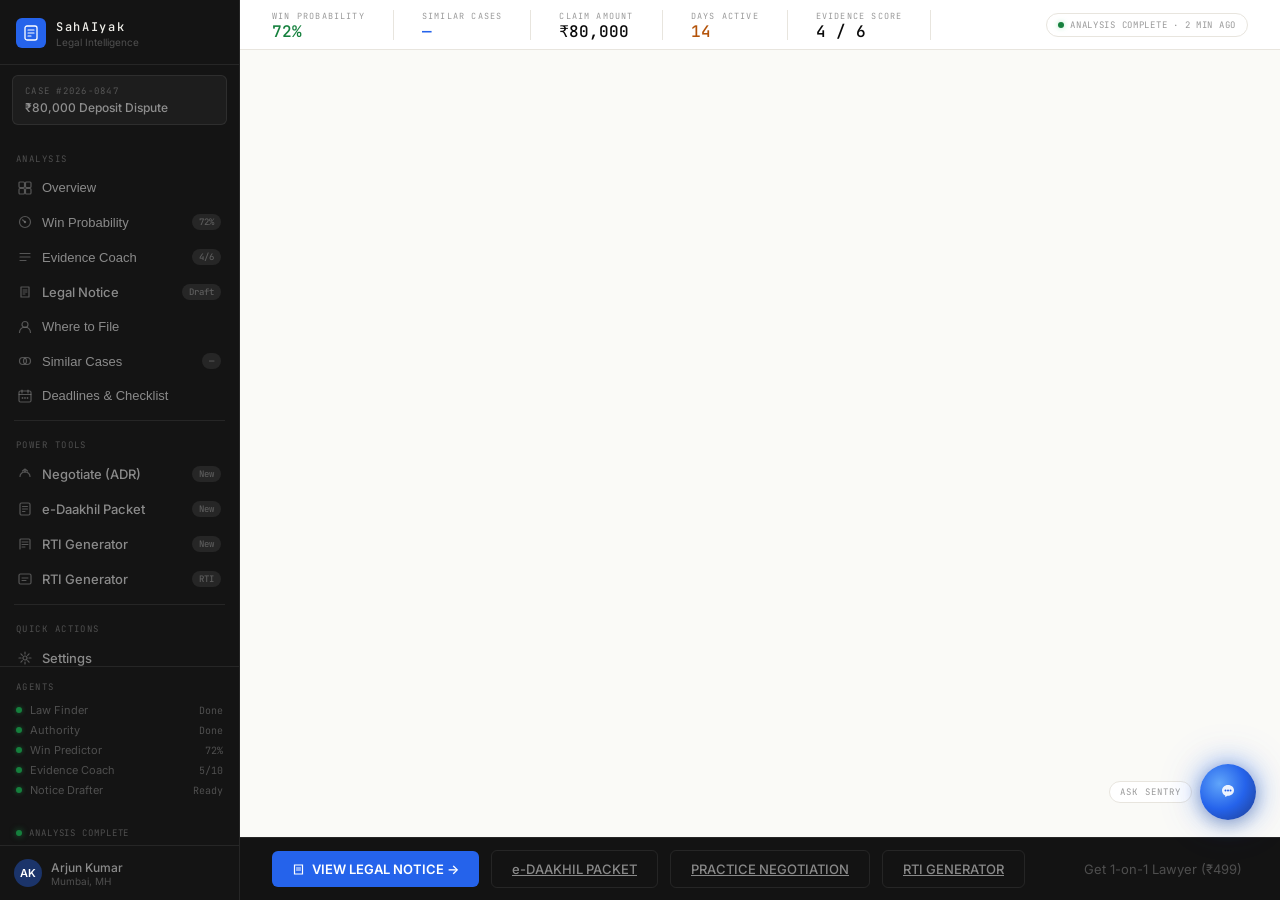
==== commit 0b1ffa3e: "feat: add RTI generator, deadline calculator, WhatsApp bot, Hinglish + 2 new languages New features:" ====
--- a/screens/dashboard.html
+++ b/screens/dashboard.html
@@ -514,6 +514,11 @@
       <span class="sb-badge" id="sbSimilarCount">—</span>
     </button>
 
+    <button class="sb-item" onclick="setTab('deadline',this)">
+      <svg width="14" height="14" viewBox="0 0 14 14" fill="none"><rect x="1" y="2" width="12" height="11" rx="1.5" stroke="currentColor" stroke-width="1.2"/><line x1="1" y1="5.5" x2="13" y2="5.5" stroke="currentColor" stroke-width="1" stroke-linecap="round"/><line x1="4" y1="1" x2="4" y2="4" stroke="currentColor" stroke-width="1.2" stroke-linecap="round"/><line x1="10" y1="1" x2="10" y2="4" stroke="currentColor" stroke-width="1.2" stroke-linecap="round"/><circle cx="4.5" cy="9" r=".9" fill="currentColor"/><circle cx="7" cy="9" r=".9" fill="currentColor"/><circle cx="9.5" cy="9" r=".9" fill="currentColor"/></svg>
+      Deadlines & Checklist
+    </button>
+
     <div class="sb-divider"></div>
     <div class="sb-lbl">Power Tools</div>
     <a href="negotiation.html" class="sb-item" id="negLink">
@@ -525,6 +530,16 @@
       <svg width="14" height="14" viewBox="0 0 14 14" fill="none"><rect x="2" y="1" width="10" height="12" rx="1.5" stroke="currentColor" stroke-width="1.2"/><line x1="4.5" y1="4.5" x2="9.5" y2="4.5" stroke="currentColor" stroke-width="1" stroke-linecap="round"/><line x1="4.5" y1="7" x2="9.5" y2="7" stroke="currentColor" stroke-width="1" stroke-linecap="round"/><line x1="4.5" y1="9.5" x2="7" y2="9.5" stroke="currentColor" stroke-width="1" stroke-linecap="round"/></svg>
       e-Daakhil Packet
       <span class="sb-badge">New</span>
+    </a>
+    <a href="rti.html" class="sb-item" id="rtiLink">
+      <svg width="14" height="14" viewBox="0 0 14 14" fill="none"><path d="M2 12V3a1 1 0 011-1h8a1 1 0 011 1v9" stroke="currentColor" stroke-width="1.2" stroke-linecap="round"/><line x1="4" y1="5" x2="10" y2="5" stroke="currentColor" stroke-width="1" stroke-linecap="round"/><line x1="4" y1="7.5" x2="10" y2="7.5" stroke="currentColor" stroke-width="1" stroke-linecap="round"/><line x1="4" y1="10" x2="7" y2="10" stroke="currentColor" stroke-width="1" stroke-linecap="round"/></svg>
+      RTI Generator
+      <span class="sb-badge">New</span>
+    </a>
+    <a href="rti.html" class="sb-item" id="rtiLink">
+      <svg width="14" height="14" viewBox="0 0 14 14" fill="none"><rect x="1" y="2" width="12" height="10" rx="1.5" stroke="currentColor" stroke-width="1.2"/><path d="M4 6h6M4 8.5h4" stroke="currentColor" stroke-width="1" stroke-linecap="round"/></svg>
+      RTI Generator
+      <span class="sb-badge">RTI</span>
     </a>
     <div class="sb-divider"></div>
     <div class="sb-lbl">Quick Actions</div>
@@ -891,9 +906,23 @@
             <div class="file-info-card"><div class="file-info-lbl">Claim Limit</div><div class="file-info-val" id="fileat-limit">Up to &#8377;50 lakh</div></div>
             <div class="file-info-card"><div class="file-info-lbl">Your Immediate Next Step</div><div class="file-info-val" id="fileat-next" style="font-size:13px">Send the legal notice first</div></div>
           </div>
+
+          <!-- Court Deadline Card -->
+          <div class="ev-card" style="margin-top: 16px; border-left: 4px solid #ef4444; background: rgba(239, 68, 68, 0.01); padding: 20px 24px;">
+            <div style="display: flex; align-items: center; gap: 8px; margin-bottom: 8px;">
+              <svg width="16" height="16" viewBox="0 0 16 16" fill="none">
+                <circle cx="8" cy="8" r="6" stroke="#ef4444" stroke-width="1.2"/>
+                <path d="M8 4.5v4l2.5 1.5" stroke="#ef4444" stroke-width="1.2" stroke-linecap="round"/>
+              </svg>
+              <span style="font-family: 'JetBrains Mono', monospace; font-size: 10px; letter-spacing: 0.12em; text-transform: uppercase; color: #ef4444; font-weight: 600;">Court Filing Limitation Period</span>
+            </div>
+            <div id="fileat-deadline-title" style="font-size: 16px; font-weight: 600; color: #0A0A0A; margin-bottom: 4px;">3 Years from Cause of Action</div>
+            <div id="fileat-deadline-desc" style="font-size: 12.5px; color: #6B6B6B; line-height: 1.5;">Under the Limitation Act, 1963, civil claims must be filed within 3 years from when the dispute first arose. Delaying beyond this limit may bar your claim entirely unless delay condonation is formally requested and accepted by the court.</div>
+          </div>
+
           <!-- Step-by-step guide -->
-          <div class="s-lbl">Step-by-Step Filing Guide</div>
-          <div class="ev-card" style="padding:4px 20px 8px">
+          <div class="s-lbl" style="margin-top: 24px;">Step-by-Step Filing Guide</div>
+          <div class="ev-card" style="padding:4px 20px 8px; margin-bottom: 24px;">
             <div class="file-steps">
               <div class="file-step"><div class="file-step-n">1</div><div class="file-step-body"><div class="file-step-title">Send the legal notice via Registered Post (AD)</div><div class="file-step-desc">Use the notice we drafted. Send via Registered Post with Acknowledgement Due. Keep the postal receipt and the acknowledgement card when it comes back — the court will ask for both. Wait 15 days for the opponent's response.</div></div></div>
               <div class="file-step"><div class="file-step-n">2</div><div class="file-step-body"><div class="file-step-title">Prepare three sets of documents</div><div class="file-step-desc">Print 3 copies of: (a) the filled Consumer Complaint Form, (b) all your evidence — WhatsApp screenshots, agreements, NEFT receipts, (c) the legal notice + postal receipt. Staple each set separately. Attach a &#8377;200 court fee stamp purchased from any post office.</div></div></div>
@@ -902,6 +931,21 @@
               <div class="file-step"><div class="file-step-n">5</div><div class="file-step-body"><div class="file-step-title">Enforce the order if needed</div><div class="file-step-desc">Consumer Forum orders are enforceable like civil court decrees. If the opponent ignores the order, file an Execution Petition — the forum can direct attachment of their bank account or property. This step is rarely needed; most cases end at hearing 1 or 2.</div></div></div>
             </div>
           </div>
+
+          <!-- Required Documents Checklist -->
+          <div class="s-lbl" style="margin-top: 24px; display: flex; justify-content: space-between; align-items: center;">
+            <span>Required Documents Checklist</span>
+            <button class="tool-btn" onclick="printChecklist()" style="padding: 6px 12px; font-size: 11px; display: inline-flex; align-items: center; gap: 6px; border: 1px solid var(--rule); border-radius: 4px; background: transparent; cursor: pointer; font-family: inherit; color: var(--ink); transition: all 0.2s;">
+              <svg width="12" height="12" viewBox="0 0 12 12" fill="none" style="stroke: currentColor; stroke-width: 1.2;"><path d="M3 4V1h6v3M3 8H1V5h10v3H9M3 6h6v5H3V6z" stroke="currentColor" stroke-width="1.1"/></svg>
+              Print Checklist
+            </button>
+          </div>
+          <div class="ev-card" id="checklistCard" style="padding: 24px 28px; margin-bottom: 24px;">
+            <p style="font-size: 12.5px; color: #6B6B6B; margin-bottom: 16px; line-height: 1.5;">Check off original documents and copies required before counter filing:</p>
+            <div id="checklistItems" style="display: flex; flex-direction: column; gap: 12px;">
+              <!-- Populated by JS -->
+            </div>
+          </div>
         </div>
 
         <!-- ── SIMILAR CASES TAB ── -->
@@ -933,6 +977,125 @@
         </div>
 
       </div>
+
+        <!-- ── DEADLINE & CHECKLIST TAB ── -->
+        <div id="tab-deadline" class="tab-pane">
+          <div class="page-hdr">
+            <div class="page-hdr-top">
+              <h1 class="page-title">Deadlines & Checklist</h1>
+            </div>
+            <p class="page-sub">Know exactly when to act and what to bring to court — calculated from your case data.</p>
+          </div>
+
+          <!-- Limitation Period Card -->
+          <div class="s-lbl">Limitation Period</div>
+          <div style="display:grid;grid-template-columns:1fr 1fr 1fr;gap:12px;margin-bottom:20px" id="dlCards">
+            <div class="file-info-card">
+              <div class="file-info-lbl">Case Type</div>
+              <div class="file-info-val" id="dlCaseType">Consumer Dispute</div>
+            </div>
+            <div class="file-info-card" style="border-color:rgba(180,83,9,.25);background:rgba(180,83,9,.03)">
+              <div class="file-info-lbl" style="color:var(--warn)">Limitation Period</div>
+              <div class="file-info-val" id="dlLimit" style="color:var(--warn)">2 Years</div>
+            </div>
+            <div class="file-info-card" style="border-color:rgba(37,99,235,.25);background:rgba(37,99,235,.03)">
+              <div class="file-info-lbl" style="color:var(--sketch)">File Before</div>
+              <div class="file-info-val" id="dlDeadline" style="color:var(--sketch);font-size:13px">Calculate below</div>
+            </div>
+          </div>
+
+          <!-- Date Calculator -->
+          <div class="s-lbl">Calculate Your Filing Deadline</div>
+          <div style="background:var(--c-card);border:1px solid var(--c-border);border-radius:8px;padding:20px 24px;margin-bottom:20px">
+            <div style="display:grid;grid-template-columns:1fr 1fr auto;gap:12px;align-items:flex-end">
+              <div>
+                <div class="file-info-lbl">Date of Incident / Cause of Action</div>
+                <input type="date" id="dlDateInput" style="width:100%;border:1px solid var(--c-border);border-radius:6px;padding:9px 12px;font-size:13px;font-family:'Inter',sans-serif;color:var(--c-ink);outline:none;background:var(--c-bg)" onchange="calcDeadline()">
+              </div>
+              <div>
+                <div class="file-info-lbl">Case Category</div>
+                <select id="dlCategorySelect" style="width:100%;border:1px solid var(--c-border);border-radius:6px;padding:9px 12px;font-size:13px;font-family:'Inter',sans-serif;color:var(--c-ink);outline:none;background:var(--c-bg);cursor:pointer" onchange="calcDeadline()">
+                  <option value="consumer:2">Consumer Dispute (2 years)</option>
+                  <option value="wages:1">Unpaid Wages / Labour (1 year)</option>
+                  <option value="civil:3">Civil Suit — Money Recovery (3 years)</option>
+                  <option value="rent:3">Rent / Tenancy Dispute (3 years)</option>
+                  <option value="rera:5">RERA — Real Estate (5 years)</option>
+                  <option value="criminal:3">Criminal Complaint (3 years)</option>
+                  <option value="insurance:3">Insurance Claim Dispute (3 years)</option>
+                </select>
+              </div>
+              <button onclick="calcDeadline()" style="background:var(--c-ink);color:#fff;border:none;padding:9px 20px;border-radius:6px;font-size:13px;font-weight:600;cursor:pointer;white-space:nowrap;font-family:'Inter',sans-serif">Calculate</button>
+            </div>
+            <div id="dlResult" style="display:none;margin-top:16px;padding:14px 16px;border-radius:6px;border:1px solid rgba(21,128,61,.2);background:rgba(21,128,61,.04)">
+              <div style="font-family:'JetBrains Mono',monospace;font-size:9px;letter-spacing:.14em;text-transform:uppercase;color:var(--success);margin-bottom:6px">Filing Deadline</div>
+              <div id="dlResultText" style="font-size:14px;font-weight:600;color:var(--c-ink)"></div>
+              <div id="dlDaysLeft" style="font-size:12px;color:var(--c-mute);margin-top:4px"></div>
+            </div>
+          </div>
+
+          <!-- Notice Timeline -->
+          <div class="s-lbl">Key Dates After Sending Notice</div>
+          <div class="file-steps" style="background:var(--c-card);border:1px solid var(--c-border);border-radius:8px;padding:8px 20px;margin-bottom:20px">
+            <div class="file-step">
+              <div class="file-step-n">1</div>
+              <div class="file-step-body">
+                <div class="file-step-title">Send Legal Notice via Registered Post AD</div>
+                <div class="file-step-desc">Keep the postal receipt and the returned acknowledgement card. This is your proof.</div>
+              </div>
+            </div>
+            <div class="file-step">
+              <div class="file-step-n">2</div>
+              <div class="file-step-body">
+                <div class="file-step-title">Wait 15–30 Days for Response</div>
+                <div class="file-step-desc">Most cases settle here. If no response or refusal, proceed to filing.</div>
+              </div>
+            </div>
+            <div class="file-step">
+              <div class="file-step-n">3</div>
+              <div class="file-step-body">
+                <div class="file-step-title">File Complaint at the Forum</div>
+                <div class="file-step-desc">Attach: complaint form, notice copy, postal receipt, AD card, evidence. Pay filing fee.</div>
+              </div>
+            </div>
+            <div class="file-step">
+              <div class="file-step-n">4</div>
+              <div class="file-step-body">
+                <div class="file-step-title">First Hearing (avg 30–60 days)</div>
+                <div class="file-step-desc">Appear in person or through an advocate. Bring originals of all documents.</div>
+              </div>
+            </div>
+            <div class="file-step">
+              <div class="file-step-n">5</div>
+              <div class="file-step-body">
+                <div class="file-step-title">Resolution (avg 3–5 months)</div>
+                <div class="file-step-desc">Consumer forums are bound to decide within 5 months under CP Act 2019.</div>
+              </div>
+            </div>
+          </div>
+
+          <!-- Document Checklist -->
+          <div class="s-lbl">Document Checklist — <span id="dlForumLabel">Consumer Forum</span></div>
+          <div style="background:var(--c-card);border:1px solid var(--c-border);border-radius:8px;overflow:hidden;margin-bottom:20px">
+            <div style="padding:12px 20px;border-bottom:1px solid var(--c-border);display:flex;align-items:center;justify-content:space-between">
+              <div style="font-family:'JetBrains Mono',monospace;font-size:9px;letter-spacing:.14em;color:var(--c-soft);text-transform:uppercase">Required Documents</div>
+              <button onclick="printChecklist()" style="background:transparent;border:1px solid var(--c-border);color:var(--c-mute);font-family:'JetBrains Mono',monospace;font-size:9px;letter-spacing:.08em;padding:4px 10px;border-radius:6px;cursor:pointer;transition:all .2s" onmouseover="this.style.borderColor='var(--c-ink)';this.style.color='var(--c-ink)'" onmouseout="this.style.borderColor='var(--c-border)';this.style.color='var(--c-mute)'">&#128438; Print Checklist</button>
+            </div>
+            <div id="dlChecklist" style="padding:8px 0"></div>
+          </div>
+
+          <!-- RTI Tip -->
+          <div style="background:rgba(37,99,235,.04);border:1px solid rgba(37,99,235,.15);border-radius:8px;padding:16px 20px;display:flex;align-items:flex-start;gap:14px;margin-bottom:20px">
+            <div style="font-size:22px;flex-shrink:0">📋</div>
+            <div>
+              <div style="font-size:13px;font-weight:600;color:var(--c-ink);margin-bottom:4px">Need Government Records? Use RTI.</div>
+              <div style="font-size:12px;color:var(--c-mute);line-height:1.6">File an RTI to compel any government department to give you documents within 30 days. Useful for property records, complaints, licenses, etc.</div>
+              <a href="rti.html" id="rtiChipLink" style="display:inline-flex;align-items:center;gap:6px;margin-top:10px;font-family:'JetBrains Mono',monospace;font-size:10px;letter-spacing:.1em;text-transform:uppercase;color:var(--sketch);text-decoration:none">Generate RTI Application →</a>
+            </div>
+          </div>
+
+        </div>
+
+    </div>
     </div>
 
     <!-- Action bar -->
@@ -943,6 +1106,7 @@
       </a>
       <a href="edaakhil.html" class="btn-act-s" id="actionEdaakhilBtn">e-DAAKHIL PACKET</a>
       <a href="negotiation.html" class="btn-act-s" id="actionNegBtn">PRACTICE NEGOTIATION</a>
+      <a href="rti.html" class="btn-act-s" id="actionRtiBtn">RTI GENERATOR</a>
       <div class="spacer"></div>
       <a href="#" class="btn-link">Get 1-on-1 Lawyer (₹499)</a>
     </div>
@@ -999,6 +1163,8 @@
     if (negLink) negLink.href = `negotiation.html?case=${caseId}`;
     const edLink = document.getElementById('edaakhilLink');
     if (edLink) edLink.href = `edaakhil.html?case=${caseId}`;
+    const rtiLink = document.getElementById('rtiLink');
+    if (rtiLink) rtiLink.href = `rti.html?case=${caseId}`;
     const actionNeg = document.getElementById('actionNegBtn');
     if (actionNeg) actionNeg.href = `negotiation.html?case=${caseId}`;
     const actionEd = document.getElementById('actionEdaakhilBtn');
@@ -1107,6 +1273,62 @@
       setEl('fileat-fee', auth.filing_fee || '₹200');
       setEl('fileat-res', auth.avg_resolution || '4 – 6 months');
       setEl('fileat-next', auth.next_step || 'Send the legal notice first');
+    }
+
+    // ── Court Deadline & Document Checklist Calculations ──
+    const descText = (d.description || "").toLowerCase();
+    const deadlineTitle = document.getElementById('fileat-deadline-title');
+    const deadlineDesc = document.getElementById('fileat-deadline-desc');
+    const checklistItems = document.getElementById('checklistItems');
+
+    let deadlineVal = "3 Years from Cause of Action";
+    let deadlineInfo = "Under the Limitation Act, 1963, civil claims must be filed within 3 years from when the dispute first arose. Delaying beyond this limit may bar your claim entirely unless delay condonation is formally requested and accepted by the court.";
+    let checklist = [];
+
+    if (descText.includes("rent") || descText.includes("deposit") || descText.includes("landlord") || descText.includes("flat") || descText.includes("tenant")) {
+      deadlineVal = "3 Years from Date of Refusal / Lease Termination";
+      deadlineInfo = "Under Article 22 of the Limitation Act, 1963, suits for recovery of security deposit must be filed within 3 years from the date of lease termination, tenancy surrender, or explicit refusal to return the deposit by the landlord.";
+      checklist = [
+        { title: "Original Registered Rental / Lease Agreement", sub: "Shows the exact refundable deposit amount, notice period, and terms of tenancy." },
+        { title: "Bank Statements / Transaction Receipts of Security Deposit Payment", sub: "NEFT slips, UPI receipt, or cheque details showing clear transfer to the landlord's account." },
+        { title: "WhatsApp Chats / Email Correspondence on Vacating", sub: "Proves you gave prior notice, handed over keys, and demanded the deposit return." },
+        { title: "Legal Notice + Speed Post Receipt & Delivery Report", sub: "Indispensable proof showing you served a formal notice demanding settlement and waited 15 days." }
+      ];
+    } else if (descText.includes("salary") || descText.includes("wage") || descText.includes("employer") || descText.includes("payout") || descText.includes("unpaid")) {
+      deadlineVal = "3 Years from Accrual of Wages / Dues";
+      deadlineInfo = "Under Section 15 of the Payment of Wages Act, 1936 / Limitation Act, claims for unpaid wages must be filed within 3 years from the date they became due. Keep records of your monthly pay-days.";
+      checklist = [
+        { title: "Appointment Letter & Employment Contract", sub: "Proves employment relationship, monthly wage amount, and termination/resignation clauses." },
+        { title: "Monthly Salary Slips (Last 6 Months)", sub: "Verifies your base earnings, tax deductions, and standard monthly payouts." },
+        { title: "Bank Statements Showing Non-Credit of Salary", sub: "Shows no incoming wages for the disputed months." },
+        { title: "WhatsApp / Slack / Email Work Communication", sub: "Confirms active attendance/contribution during unpaid months and demands made." },
+        { title: "Legal Notice + Postal Receipts", sub: "Proves formal opportunity was given to the employer to settle before litigation." }
+      ];
+    } else {
+      // Default to Consumer
+      deadlineVal = "2 Years from Cause of Action";
+      deadlineInfo = "Under Section 69 of the Consumer Protection Act, 2019, you must file your complaint within 2 years from the date of the cause of action (the dispute onset/service refusal). Failing to do so makes your case inadmissible unless condonation of delay is approved.";
+      checklist = [
+        { title: "Original Purchase Invoice / Tax Bill", sub: "Verifies merchant name, purchase date, payment proof, and product/service identity." },
+        { title: "Product Warranty Card & Defect Photos/Videos", sub: "Indicates active warranty coverage and captures physical/functional flaws clearly." },
+        { title: "Customer Care Chats / Support Ticket Emails", sub: "Confirms you raised grievances immediately and they were ignored or refused." },
+        { title: "Legal Notice + Postal Dispatch & Delivery Card", sub: "Demonstrates formal legal compliance of giving 15-day pre-filing notice." }
+      ];
+    }
+
+    if (deadlineTitle) deadlineTitle.textContent = deadlineVal;
+    if (deadlineDesc) deadlineDesc.textContent = deadlineInfo;
+
+    if (checklistItems) {
+      checklistItems.innerHTML = checklist.map((item, idx) => `
+        <label style="display: flex; align-items: flex-start; gap: 12px; font-size: 13.5px; color: #0A0A0A; cursor: pointer; border-bottom: 1px solid #F0EFEA; padding-bottom: 12px;">
+          <input type="checkbox" style="margin-top: 3px; cursor: pointer;" id="chk-${idx}" />
+          <div style="margin-left: 8px;">
+            <strong style="color: #0A0A0A; font-weight: 600;">${item.title}</strong>
+            <div style="font-size: 11.5px; color: #6B6B6B; margin-top: 2px;">${item.sub}</div>
+          </div>
+        </label>
+      `).join('');
     }
 
     // ── Similar Cases tab stats ──
@@ -1145,6 +1367,31 @@
     const tip = d.coaching_tip ? ' Key tip: ' + d.coaching_tip : '';
     window._winSpeechText = `Your case has a ${winPct}% win probability. ` +
       `${ob.won_pct ?? '—'}% of similar cases were won outright. Recommended forum: ${forum}. Evidence score: ${score}.${tip}`;
+
+    // ── Wire up Deadline & Checklist tab ──
+    const fl = forum.toLowerCase();
+    const isLabour = fl.includes('labour') || fl.includes('wage');
+    const isRera   = fl.includes('rera') || fl.includes('real estate');
+    const isCivil  = fl.includes('civil') || fl.includes('district court');
+    let caseType = 'Consumer Dispute'; let limitYears = 2; let dlCat = 'consumer:2';
+    if (isLabour) { caseType = 'Labour / Wages Dispute'; limitYears = 1; dlCat = 'wages:1'; }
+    else if (isRera) { caseType = 'RERA Dispute'; limitYears = 5; dlCat = 'rera:5'; }
+    else if (isCivil) { caseType = 'Civil Suit'; limitYears = 3; dlCat = 'civil:3'; }
+    const dlCaseTypeEl = document.getElementById('dlCaseType');
+    const dlLimitEl    = document.getElementById('dlLimit');
+    const dlForumEl    = document.getElementById('dlForumLabel');
+    const dlCatSel     = document.getElementById('dlCategorySelect');
+    const dlRtiLink    = document.getElementById('rtiChipLink');
+    if (dlCaseTypeEl) dlCaseTypeEl.textContent = caseType;
+    if (dlLimitEl)    dlLimitEl.textContent = limitYears + (limitYears === 1 ? ' Year' : ' Years');
+    if (dlForumEl)    dlForumEl.textContent = forum;
+    if (dlCatSel)     dlCatSel.value = dlCat;
+    if (dlRtiLink && caseId) dlRtiLink.href = `rti.html?case=${caseId}`;
+    if (d.date_started) {
+      const dlDateEl = document.getElementById('dlDateInput');
+      if (dlDateEl) { dlDateEl.value = d.date_started; calcDeadline(); }
+    }
+    _renderChecklist(_getChecklist(forum));
 
   } catch (e) {
     console.warn('Live data load failed, using demo data:', e.message);
@@ -1448,23 +1695,20 @@
 
 function speakWinSummary() {
   const text = window._winSpeechText;
-  if (!text) {
-    speakBrowser('Analysis is still loading. Please wait a moment.');
-    return;
-  }
+  if (!text) { speakText('Analysis is still loading. Please wait a moment.', 'en'); return; }
   speakText(text, 'en');
 }
 
 function sentrySpeakLast() {
   const msgs = document.querySelectorAll('#sentryMsgs .ai-msg.bot');
-  if (!msgs.length) { speakBrowser('No Sentry message yet. Ask me something first.'); return; }
+  if (!msgs.length) { speakText('No Sentry message yet. Ask me something first.', 'en'); return; }
   const last = msgs[msgs.length - 1];
-  speakBrowser(last.textContent || last.innerText);
+  speakText(last.textContent || last.innerText, 'en');
 }
 </script>
 <script>
 function setTab(id, btn) {
-  const VALID = ['overview','winprob','evidence','fileat','similar'];
+  const VALID = ['overview','winprob','evidence','fileat','similar','deadline'];
   if (!VALID.includes(id)) id = 'overview';
   document.querySelectorAll('.tab-pane').forEach(t => t.classList.remove('active'));
   document.querySelectorAll('.sb-item').forEach(b => b.classList.remove('active'));
@@ -1500,9 +1744,119 @@
   history.replaceState(null, '', location.pathname + location.search + '#' + id);
 }
 
+// ── DEADLINE CALCULATOR ──────────────────────────────────────────────
+const _CHECKLISTS = {
+  consumer: [
+    {doc:'Complaint Form (3 copies)',note:'Available at forum counter or download from edaakhil.gov.in'},
+    {doc:'Affidavit (3 copies)',note:'Self-sworn, to be signed before notary at forum'},
+    {doc:'Legal Notice Copy',note:'Generated by SahAIyak — required evidence'},
+    {doc:'Postal Receipt + AD Card',note:'Proof notice was delivered to opposite party'},
+    {doc:'Proof of Payment / Purchase',note:'Bank transfer, bill, receipt — whatever applies'},
+    {doc:'WhatsApp / Email Screenshots',note:'Print and self-certify each page'},
+    {doc:'Agreement / Contract (if any)',note:'Rental agreement, purchase agreement, service contract'},
+    {doc:'Court Fee (DD or cash)',note:'₹200 for claims up to ₹5 lakh — varies by state'},
+    {doc:'ID Proof (Aadhaar / PAN)',note:'Self-attested copy'},
+  ],
+  labour: [
+    {doc:'Claim Form (Form C or D)',note:'Available at Labour Commissioner office'},
+    {doc:'Appointment Letter / Offer Letter',note:'Proof of employment relationship'},
+    {doc:'Salary Slips (last 6 months)',note:'Or bank statements showing salary credits'},
+    {doc:'Notice of Termination / Resignation',note:'If applicable'},
+    {doc:'Legal Notice Copy + Postal Proof',note:'Proof you demanded unpaid dues'},
+    {doc:'Bank Statements',note:'Showing gap in salary credits'},
+    {doc:'ID + Address Proof',note:'Aadhaar / PAN, self-attested'},
+  ],
+  civil: [
+    {doc:'Plaint (with certified copies)',note:'Drafted by advocate — sets out your claim'},
+    {doc:'Vakalatnama',note:'Authority given to your advocate — required if represented'},
+    {doc:'Affidavit in Support',note:'Sworn statement supporting the plaint'},
+    {doc:'All Documents Relied Upon',note:'Original + 2 certified copies each'},
+    {doc:'Court Fee Stamp',note:'Calculated as % of claim value'},
+    {doc:'Legal Notice + Postal Proof',note:'Evidence of pre-litigation demand'},
+  ],
+  rera: [
+    {doc:'Complaint Form (RERA portal)',note:'File online at your state RERA portal'},
+    {doc:'Builder Agreement / Allotment Letter',note:'Registered sale/allotment agreement'},
+    {doc:'Payment Receipts',note:'All instalments paid — bank transfers'},
+    {doc:'Possession Certificate / Demand Letter',note:'Builder\'s communications'},
+    {doc:'Legal Notice Copy',note:'Demand for possession / refund'},
+    {doc:'ID Proof + Address Proof',note:'Aadhaar / PAN'},
+  ],
+};
+
+function _getChecklist(forum) {
+  const fl = (forum || '').toLowerCase();
+  if (fl.includes('labour') || fl.includes('wage')) return _CHECKLISTS.labour;
+  if (fl.includes('rera') || fl.includes('real estate')) return _CHECKLISTS.rera;
+  if (fl.includes('civil') || fl.includes('district court')) return _CHECKLISTS.civil;
+  return _CHECKLISTS.consumer;
+}
+
+function _renderChecklist(items) {
+  const el = document.getElementById('dlChecklist');
+  if (!el) return;
+  el.innerHTML = items.map((item, i) => `
+    <div style="display:flex;align-items:flex-start;gap:14px;padding:12px 20px;border-bottom:1px solid var(--c-border);cursor:pointer" onclick="toggleCheck(this)">
+      <div style="width:18px;height:18px;border:1.5px solid var(--c-border);border-radius:4px;display:flex;align-items:center;justify-content:center;flex-shrink:0;margin-top:2px;transition:all .2s" class="chk-box"></div>
+      <div style="flex:1">
+        <div style="font-size:13px;font-weight:500;color:var(--c-ink)">${String(i+1).padStart(2,'0')}. ${item.doc}</div>
+        <div style="font-size:11px;color:var(--c-mute);margin-top:2px">${item.note}</div>
+      </div>
+    </div>`).join('');
+}
+
+function toggleCheck(row) {
+  const box = row.querySelector('.chk-box');
+  const checked = box.style.background === 'var(--success)';
+  if (checked) {
+    box.style.background = '';
+    box.style.borderColor = 'var(--c-border)';
+    box.innerHTML = '';
+    row.style.opacity = '1';
+  } else {
+    box.style.background = 'var(--success)';
+    box.style.borderColor = 'var(--success)';
+    box.innerHTML = '<svg width="10" height="10" viewBox="0 0 10 10" fill="none"><polyline points="1.5,5 4,7.5 8.5,2.5" stroke="white" stroke-width="1.5" stroke-linecap="round" stroke-linejoin="round"/></svg>';
+    row.style.opacity = '.5';
+  }
+}
+
+function calcDeadline() {
+  const dateVal = document.getElementById('dlDateInput')?.value;
+  const catVal  = document.getElementById('dlCategorySelect')?.value || 'consumer:2';
+  if (!dateVal) return;
+  const [,years] = catVal.split(':');
+  const incident = new Date(dateVal);
+  const deadline = new Date(incident);
+  deadline.setFullYear(deadline.getFullYear() + parseInt(years));
+  const today = new Date();
+  const daysLeft = Math.round((deadline - today) / 86400000);
+
+  const opts = {year:'numeric',month:'long',day:'numeric'};
+  document.getElementById('dlDeadline').textContent = deadline.toLocaleDateString('en-IN', opts);
+  document.getElementById('dlResult').style.display = 'block';
+  document.getElementById('dlResultText').textContent =
+    `File your case before: ${deadline.toLocaleDateString('en-IN', opts)}`;
+  const dlEl = document.getElementById('dlDaysLeft');
+  if (daysLeft < 0) {
+    dlEl.textContent = `⚠ Deadline passed ${Math.abs(daysLeft)} days ago. Consult a lawyer immediately about condonation of delay.`;
+    dlEl.style.color = 'var(--warn)';
+    document.getElementById('dlResult').style.borderColor = 'rgba(180,83,9,.3)';
+    document.getElementById('dlResult').style.background = 'rgba(180,83,9,.04)';
+  } else if (daysLeft < 90) {
+    dlEl.textContent = `⚠ Only ${daysLeft} days remaining — act urgently.`;
+    dlEl.style.color = 'var(--warn)';
+  } else {
+    dlEl.textContent = `✓ ${daysLeft} days remaining. You have time, but don't delay.`;
+    dlEl.style.color = 'var(--success)';
+  }
+}
+
+function printChecklist() { window.print(); }
+
 // On load: new case → Overview; same case mid-session → restore last tab
 document.addEventListener('DOMContentLoaded', () => {
-  const VALID = ['overview','winprob','evidence','fileat','similar'];
+  const VALID = ['overview','winprob','evidence','fileat','similar','deadline'];
   const caseId = getCaseId();
   let id = 'overview';
   if (caseId) {
@@ -1549,6 +1903,39 @@
   });
 }, { threshold: .1 });
 document.querySelectorAll('.reveal').forEach(el => ro.observe(el));
+
+function printChecklist() {
+  const title = "SahAIyak Court Filing Documents Checklist";
+  const content = document.getElementById('checklistCard').innerHTML;
+
+  const win = window.open('', '', 'width=600,height=600');
+  win.document.write(`
+    <html>
+      <head>
+        <title>${title}</title>
+        <style>
+          body { font-family: 'Inter', sans-serif; color: #0A0A0A; padding: 40px; line-height: 1.6; }
+          h2 { font-family: 'Fraunces', serif; font-size: 24px; font-weight: normal; border-bottom: 2px solid #0A0A0A; padding-bottom: 12px; margin-bottom: 24px; }
+          p { font-size: 13px; color: #4A4A4A; }
+          label { display: flex; align-items: flex-start; gap: 12px; font-size: 14px; margin-bottom: 16px; border-bottom: 1px solid #E8E5DE; padding-bottom: 12px; }
+          input[type="checkbox"] { margin-top: 4px; transform: scale(1.1); }
+          strong { display: block; color: #0A0A0A; }
+          div { margin-left: 8px; }
+          small { display: block; font-size: 11px; color: #6B6B6B; margin-top: 3px; }
+          button { display: none; } /* Hide print button inside check content */
+        </style>
+      </head>
+      <body>
+        <h2>${title}</h2>
+        ${content}
+        <script>
+          window.onload = function() { window.print(); window.close(); }
+        </scr` + `ipt>
+      </body>
+    </html>
+  `);
+  win.document.close();
+}
 </script>
 </body>
 </html>
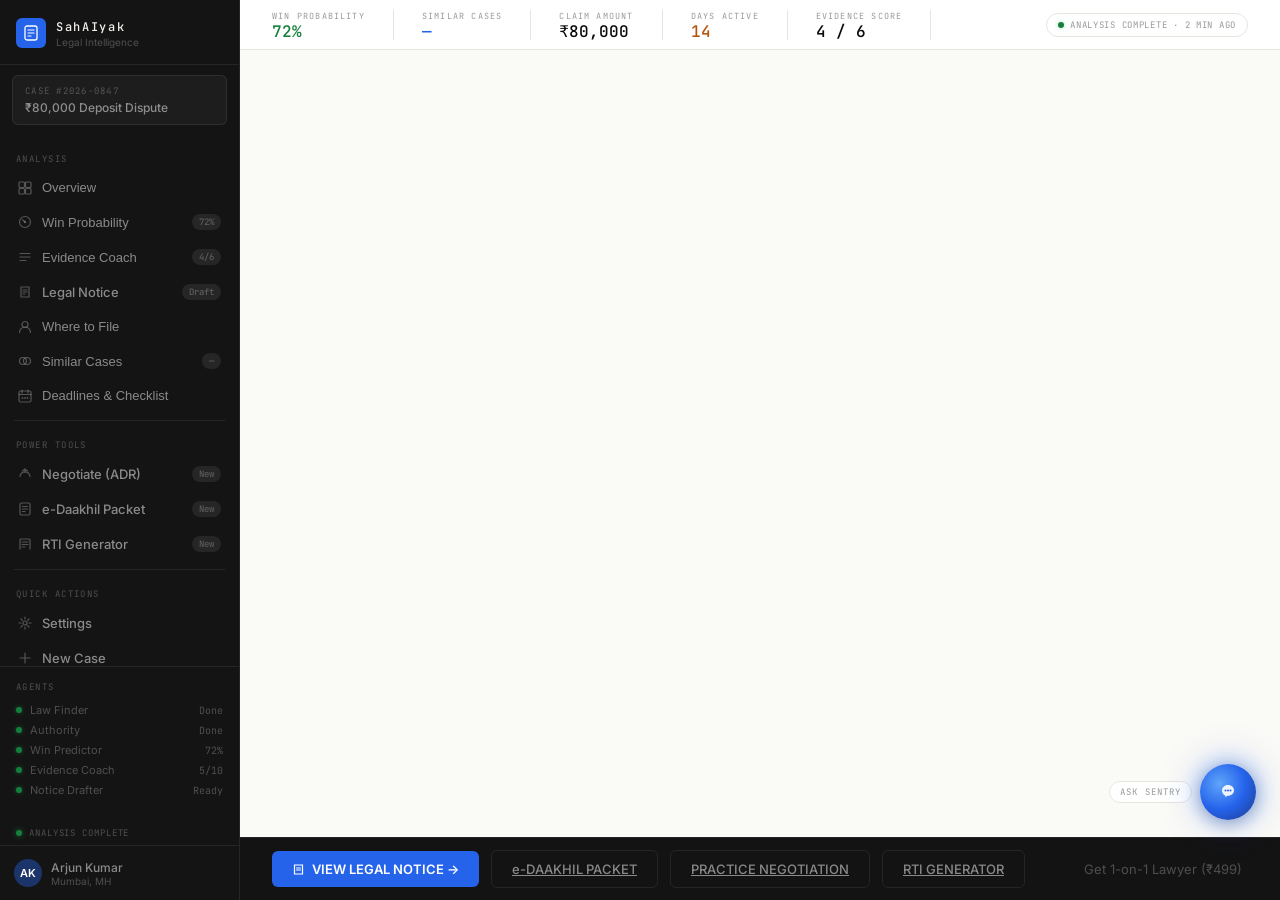
==== commit 58ba30af: "fix: remove duplicate RTI Generator sidebar entry in dashboard" ====
--- a/screens/dashboard.html
+++ b/screens/dashboard.html
@@ -535,11 +535,6 @@
       <svg width="14" height="14" viewBox="0 0 14 14" fill="none"><path d="M2 12V3a1 1 0 011-1h8a1 1 0 011 1v9" stroke="currentColor" stroke-width="1.2" stroke-linecap="round"/><line x1="4" y1="5" x2="10" y2="5" stroke="currentColor" stroke-width="1" stroke-linecap="round"/><line x1="4" y1="7.5" x2="10" y2="7.5" stroke="currentColor" stroke-width="1" stroke-linecap="round"/><line x1="4" y1="10" x2="7" y2="10" stroke="currentColor" stroke-width="1" stroke-linecap="round"/></svg>
       RTI Generator
       <span class="sb-badge">New</span>
-    </a>
-    <a href="rti.html" class="sb-item" id="rtiLink">
-      <svg width="14" height="14" viewBox="0 0 14 14" fill="none"><rect x="1" y="2" width="12" height="10" rx="1.5" stroke="currentColor" stroke-width="1.2"/><path d="M4 6h6M4 8.5h4" stroke="currentColor" stroke-width="1" stroke-linecap="round"/></svg>
-      RTI Generator
-      <span class="sb-badge">RTI</span>
     </a>
     <div class="sb-divider"></div>
     <div class="sb-lbl">Quick Actions</div>
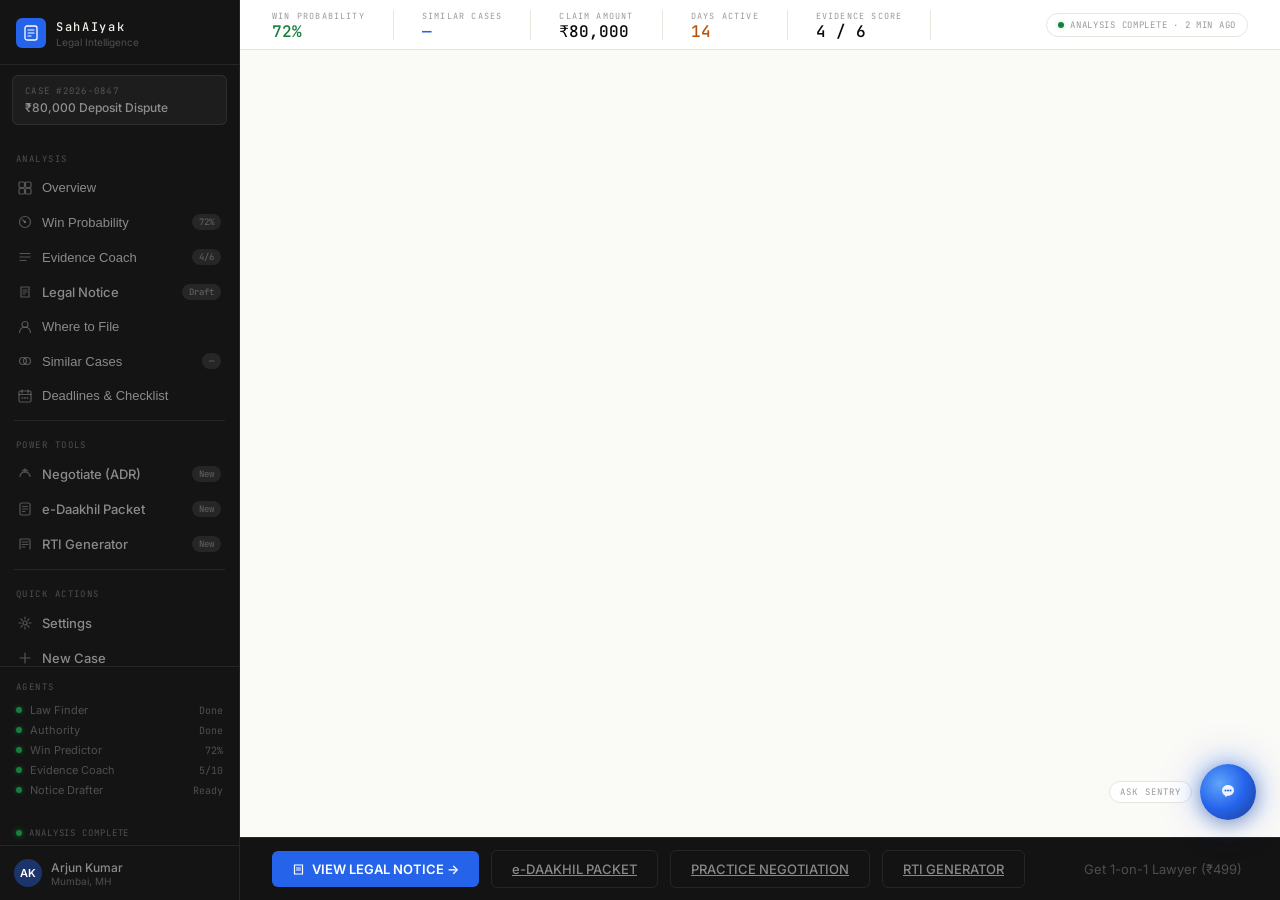
==== commit 6d06b4a4: "fix: overview evidence cards blank + sentry uses full case context - _renderEvidence: guard str/gap " ====
--- a/screens/dashboard.html
+++ b/screens/dashboard.html
@@ -121,7 +121,7 @@
   background-color:var(--c-bg);
   scrollbar-width:thin;scrollbar-color:rgba(0,0,0,.1) transparent;
 }
-.content-inner{padding:28px 32px 100px;max-width:1200px}
+.content-inner{padding:28px 32px 100px;max-width:1200px;margin:0 auto}
 
 /* ── STAT BAR ── */
 .statbar{
@@ -979,29 +979,28 @@
             <div class="page-hdr-top">
               <h1 class="page-title">Deadlines & Checklist</h1>
             </div>
-            <p class="page-sub">Know exactly when to act and what to bring to court — calculated from your case data.</p>
-          </div>
-
-          <!-- Limitation Period Card -->
-          <div class="s-lbl">Limitation Period</div>
-          <div style="display:grid;grid-template-columns:1fr 1fr 1fr;gap:12px;margin-bottom:20px" id="dlCards">
+            <p class="page-sub">Filing deadlines and required documents — auto-filled from your case data.</p>
+          </div>
+
+          <!-- Limitation Period — 3 stat cards -->
+          <div style="display:grid;grid-template-columns:1fr 1fr 1fr;gap:12px;margin-bottom:24px">
             <div class="file-info-card">
               <div class="file-info-lbl">Case Type</div>
               <div class="file-info-val" id="dlCaseType">Consumer Dispute</div>
             </div>
-            <div class="file-info-card" style="border-color:rgba(180,83,9,.25);background:rgba(180,83,9,.03)">
+            <div class="file-info-card" style="border-color:rgba(180,83,9,.3);background:rgba(180,83,9,.03)">
               <div class="file-info-lbl" style="color:var(--warn)">Limitation Period</div>
               <div class="file-info-val" id="dlLimit" style="color:var(--warn)">2 Years</div>
             </div>
-            <div class="file-info-card" style="border-color:rgba(37,99,235,.25);background:rgba(37,99,235,.03)">
+            <div class="file-info-card" style="border-color:rgba(37,99,235,.3);background:rgba(37,99,235,.03)">
               <div class="file-info-lbl" style="color:var(--sketch)">File Before</div>
-              <div class="file-info-val" id="dlDeadline" style="color:var(--sketch);font-size:13px">Calculate below</div>
+              <div class="file-info-val" id="dlDeadline" style="color:var(--sketch);font-size:13px">Enter date below</div>
             </div>
           </div>
 
           <!-- Date Calculator -->
-          <div class="s-lbl">Calculate Your Filing Deadline</div>
-          <div style="background:var(--c-card);border:1px solid var(--c-border);border-radius:8px;padding:20px 24px;margin-bottom:20px">
+          <div style="background:var(--c-card);border:1px solid var(--c-border);border-radius:10px;padding:22px 24px;margin-bottom:24px">
+            <div style="font-size:13px;font-weight:600;color:var(--c-ink);margin-bottom:14px">Calculate Your Filing Deadline</div>
             <div style="display:grid;grid-template-columns:1fr 1fr auto;gap:12px;align-items:flex-end">
               <div>
                 <div class="file-info-lbl">Date of Incident / Cause of Action</div>
@@ -1012,8 +1011,8 @@
                 <select id="dlCategorySelect" style="width:100%;border:1px solid var(--c-border);border-radius:6px;padding:9px 12px;font-size:13px;font-family:'Inter',sans-serif;color:var(--c-ink);outline:none;background:var(--c-bg);cursor:pointer" onchange="calcDeadline()">
                   <option value="consumer:2">Consumer Dispute (2 years)</option>
                   <option value="wages:1">Unpaid Wages / Labour (1 year)</option>
+                  <option value="rent:3">Rent / Deposit / Tenancy (3 years)</option>
                   <option value="civil:3">Civil Suit — Money Recovery (3 years)</option>
-                  <option value="rent:3">Rent / Tenancy Dispute (3 years)</option>
                   <option value="rera:5">RERA — Real Estate (5 years)</option>
                   <option value="criminal:3">Criminal Complaint (3 years)</option>
                   <option value="insurance:3">Insurance Claim Dispute (3 years)</option>
@@ -1028,62 +1027,68 @@
             </div>
           </div>
 
-          <!-- Notice Timeline -->
-          <div class="s-lbl">Key Dates After Sending Notice</div>
-          <div class="file-steps" style="background:var(--c-card);border:1px solid var(--c-border);border-radius:8px;padding:8px 20px;margin-bottom:20px">
-            <div class="file-step">
-              <div class="file-step-n">1</div>
-              <div class="file-step-body">
-                <div class="file-step-title">Send Legal Notice via Registered Post AD</div>
-                <div class="file-step-desc">Keep the postal receipt and the returned acknowledgement card. This is your proof.</div>
-              </div>
-            </div>
-            <div class="file-step">
-              <div class="file-step-n">2</div>
-              <div class="file-step-body">
-                <div class="file-step-title">Wait 15–30 Days for Response</div>
-                <div class="file-step-desc">Most cases settle here. If no response or refusal, proceed to filing.</div>
-              </div>
-            </div>
-            <div class="file-step">
-              <div class="file-step-n">3</div>
-              <div class="file-step-body">
-                <div class="file-step-title">File Complaint at the Forum</div>
-                <div class="file-step-desc">Attach: complaint form, notice copy, postal receipt, AD card, evidence. Pay filing fee.</div>
-              </div>
-            </div>
-            <div class="file-step">
-              <div class="file-step-n">4</div>
-              <div class="file-step-body">
-                <div class="file-step-title">First Hearing (avg 30–60 days)</div>
-                <div class="file-step-desc">Appear in person or through an advocate. Bring originals of all documents.</div>
-              </div>
-            </div>
-            <div class="file-step">
-              <div class="file-step-n">5</div>
-              <div class="file-step-body">
-                <div class="file-step-title">Resolution (avg 3–5 months)</div>
-                <div class="file-step-desc">Consumer forums are bound to decide within 5 months under CP Act 2019.</div>
+          <!-- Key Dates Timeline -->
+          <div style="background:var(--c-card);border:1px solid var(--c-border);border-radius:10px;overflow:hidden;margin-bottom:24px">
+            <div style="padding:14px 24px;border-bottom:1px solid var(--c-border)">
+              <div style="font-size:13px;font-weight:600;color:var(--c-ink)">Key Dates After Sending Notice</div>
+            </div>
+            <div class="file-steps" style="padding:0 24px">
+              <div class="file-step">
+                <div class="file-step-n">1</div>
+                <div class="file-step-body">
+                  <div class="file-step-title">Send Legal Notice via Registered Post AD</div>
+                  <div class="file-step-desc">Keep the postal receipt and the returned acknowledgement card — these are your proof of service.</div>
+                </div>
+              </div>
+              <div class="file-step">
+                <div class="file-step-n">2</div>
+                <div class="file-step-body">
+                  <div class="file-step-title">Wait 15–30 Days for Response</div>
+                  <div class="file-step-desc">Most cases settle here. If no response or refusal, you may proceed to filing.</div>
+                </div>
+              </div>
+              <div class="file-step">
+                <div class="file-step-n">3</div>
+                <div class="file-step-body">
+                  <div class="file-step-title">File Complaint at the Forum</div>
+                  <div class="file-step-desc">Attach: complaint form, notice copy, postal receipt, AD card, all evidence. Pay the filing fee at the counter.</div>
+                </div>
+              </div>
+              <div class="file-step">
+                <div class="file-step-n">4</div>
+                <div class="file-step-body">
+                  <div class="file-step-title">First Hearing (avg 30–60 days from filing)</div>
+                  <div class="file-step-desc">Appear in person or through an advocate. Bring originals of all submitted documents.</div>
+                </div>
+              </div>
+              <div class="file-step">
+                <div class="file-step-n">5</div>
+                <div class="file-step-body">
+                  <div class="file-step-title">Resolution (avg 3–5 months)</div>
+                  <div class="file-step-desc">Consumer forums are bound to decide within 5 months under the Consumer Protection Act 2019.</div>
+                </div>
               </div>
             </div>
           </div>
 
           <!-- Document Checklist -->
-          <div class="s-lbl">Document Checklist — <span id="dlForumLabel">Consumer Forum</span></div>
-          <div style="background:var(--c-card);border:1px solid var(--c-border);border-radius:8px;overflow:hidden;margin-bottom:20px">
-            <div style="padding:12px 20px;border-bottom:1px solid var(--c-border);display:flex;align-items:center;justify-content:space-between">
-              <div style="font-family:'JetBrains Mono',monospace;font-size:9px;letter-spacing:.14em;color:var(--c-soft);text-transform:uppercase">Required Documents</div>
-              <button onclick="printChecklist()" style="background:transparent;border:1px solid var(--c-border);color:var(--c-mute);font-family:'JetBrains Mono',monospace;font-size:9px;letter-spacing:.08em;padding:4px 10px;border-radius:6px;cursor:pointer;transition:all .2s" onmouseover="this.style.borderColor='var(--c-ink)';this.style.color='var(--c-ink)'" onmouseout="this.style.borderColor='var(--c-border)';this.style.color='var(--c-mute)'">&#128438; Print Checklist</button>
-            </div>
-            <div id="dlChecklist" style="padding:8px 0"></div>
+          <div style="background:var(--c-card);border:1px solid var(--c-border);border-radius:10px;overflow:hidden;margin-bottom:24px">
+            <div style="padding:14px 24px;border-bottom:1px solid var(--c-border);display:flex;align-items:center;justify-content:space-between">
+              <div>
+                <div style="font-size:13px;font-weight:600;color:var(--c-ink)">Document Checklist</div>
+                <div style="font-size:11px;color:var(--c-mute);margin-top:2px">For <span id="dlForumLabel">Consumer Forum</span> — tick each item as you gather it</div>
+              </div>
+              <button onclick="printChecklist()" style="background:transparent;border:1px solid var(--c-border);color:var(--c-mute);font-family:'JetBrains Mono',monospace;font-size:9px;letter-spacing:.08em;padding:5px 12px;border-radius:6px;cursor:pointer;transition:all .2s;white-space:nowrap" onmouseover="this.style.borderColor='var(--c-ink)';this.style.color='var(--c-ink)'" onmouseout="this.style.borderColor='var(--c-border)';this.style.color='var(--c-mute)'">&#128438; Print</button>
+            </div>
+            <div id="dlChecklist"></div>
           </div>
 
           <!-- RTI Tip -->
-          <div style="background:rgba(37,99,235,.04);border:1px solid rgba(37,99,235,.15);border-radius:8px;padding:16px 20px;display:flex;align-items:flex-start;gap:14px;margin-bottom:20px">
-            <div style="font-size:22px;flex-shrink:0">📋</div>
+          <div style="background:rgba(37,99,235,.04);border:1px solid rgba(37,99,235,.15);border-radius:10px;padding:18px 22px;display:flex;align-items:flex-start;gap:14px;margin-bottom:20px">
+            <div style="font-size:20px;flex-shrink:0;margin-top:2px">📋</div>
             <div>
               <div style="font-size:13px;font-weight:600;color:var(--c-ink);margin-bottom:4px">Need Government Records? Use RTI.</div>
-              <div style="font-size:12px;color:var(--c-mute);line-height:1.6">File an RTI to compel any government department to give you documents within 30 days. Useful for property records, complaints, licenses, etc.</div>
+              <div style="font-size:12px;color:var(--c-mute);line-height:1.6">File an RTI to compel any government department to provide documents within 30 days — useful for property records, complaints, licenses, and permits.</div>
               <a href="rti.html" id="rtiChipLink" style="display:inline-flex;align-items:center;gap:6px;margin-top:10px;font-family:'JetBrains Mono',monospace;font-size:10px;letter-spacing:.1em;text-transform:uppercase;color:var(--sketch);text-decoration:none">Generate RTI Application →</a>
             </div>
           </div>
@@ -1262,12 +1267,38 @@
       const forum = auth.forum || 'District Consumer Disputes Redressal Commission';
       const forumEl = document.getElementById('fileat-forum');
       if (forumEl) forumEl.textContent = forum;
-      setEl('fileat-address-txt', auth.address || 'Your district headquarters. Contact the District Collector office for the exact address.');
+
+      // Address — try multiple key names Groq might use, then build fallback
+      const addr = auth.address || auth.court_address || auth.address_line ||
+        (auth.locality ? `${auth.locality}, ${d.state || ''}` : '') ||
+        `${forum}, ${d.state || 'your state'} — Contact District Collector office for exact address`;
+      const addrEl = document.getElementById('fileat-address-txt');
+      if (addrEl) {
+        addrEl.textContent = addr;
+        // Add Google Maps link next to address
+        const mapsQ = encodeURIComponent(forum + ' ' + (d.state || ''));
+        const existing = document.getElementById('fileat-maps-link');
+        if (!existing) {
+          const a = document.createElement('a');
+          a.id = 'fileat-maps-link';
+          a.href = `https://www.google.com/maps/search/?api=1&query=${mapsQ}`;
+          a.target = '_blank';
+          a.rel = 'noopener';
+          a.style.cssText = 'display:inline-block;margin-top:6px;font-size:11px;color:#2563EB;font-family:"JetBrains Mono",monospace;letter-spacing:.06em;text-decoration:none';
+          a.textContent = '↗ View on Google Maps';
+          addrEl.parentElement.appendChild(a);
+        }
+      }
+
       const chip = document.getElementById('fileat-locality-chip');
-      if (chip && auth.locality) { chip.textContent = auth.locality; chip.style.display = 'inline'; }
+      if (chip && (auth.locality || auth.area)) {
+        chip.textContent = auth.locality || auth.area;
+        chip.style.display = 'inline';
+      }
       setEl('fileat-fee', auth.filing_fee || '₹200');
       setEl('fileat-res', auth.avg_resolution || '4 – 6 months');
-      setEl('fileat-next', auth.next_step || 'Send the legal notice first');
+      setEl('fileat-limit', auth.claim_limit || 'Up to ₹50 lakh');
+      setEl('fileat-next', auth.next_step || 'Send the legal notice first, then file complaint');
     }
 
     // ── Court Deadline & Document Checklist Calculations ──
@@ -1365,13 +1396,16 @@
 
     // ── Wire up Deadline & Checklist tab ──
     const fl = forum.toLowerCase();
-    const isLabour = fl.includes('labour') || fl.includes('wage');
-    const isRera   = fl.includes('rera') || fl.includes('real estate');
+    const desc2 = (d.description || '').toLowerCase();
+    const isLabour = fl.includes('labour') || fl.includes('wage') || desc2.includes('salary') || desc2.includes('employer') || desc2.includes('unpaid');
+    const isRera   = fl.includes('rera') || fl.includes('real estate') || desc2.includes('rera') || desc2.includes('builder');
     const isCivil  = fl.includes('civil') || fl.includes('district court');
+    const isRent   = fl.includes('small causes') || fl.includes('rent') || desc2.includes('deposit') || desc2.includes('landlord') || desc2.includes('rent') || desc2.includes('tenant');
     let caseType = 'Consumer Dispute'; let limitYears = 2; let dlCat = 'consumer:2';
-    if (isLabour) { caseType = 'Labour / Wages Dispute'; limitYears = 1; dlCat = 'wages:1'; }
-    else if (isRera) { caseType = 'RERA Dispute'; limitYears = 5; dlCat = 'rera:5'; }
-    else if (isCivil) { caseType = 'Civil Suit'; limitYears = 3; dlCat = 'civil:3'; }
+    if (isLabour)     { caseType = 'Labour / Wages Dispute';    limitYears = 1; dlCat = 'wages:1'; }
+    else if (isRera)  { caseType = 'RERA Dispute';              limitYears = 5; dlCat = 'rera:5'; }
+    else if (isRent)  { caseType = 'Rent / Deposit Dispute';    limitYears = 3; dlCat = 'rent:3'; }
+    else if (isCivil) { caseType = 'Civil Suit';                limitYears = 3; dlCat = 'civil:3'; }
     const dlCaseTypeEl = document.getElementById('dlCaseType');
     const dlLimitEl    = document.getElementById('dlLimit');
     const dlForumEl    = document.getElementById('dlForumLabel');
@@ -1382,11 +1416,13 @@
     if (dlForumEl)    dlForumEl.textContent = forum;
     if (dlCatSel)     dlCatSel.value = dlCat;
     if (dlRtiLink && caseId) dlRtiLink.href = `rti.html?case=${caseId}`;
-    if (d.date_started) {
-      const dlDateEl = document.getElementById('dlDateInput');
-      if (dlDateEl) { dlDateEl.value = d.date_started; calcDeadline(); }
+    // Pre-fill date from case data and auto-calculate
+    const dlDateEl = document.getElementById('dlDateInput');
+    if (dlDateEl) {
+      if (d.date_started) { dlDateEl.value = d.date_started; }
+      calcDeadline();
     }
-    _renderChecklist(_getChecklist(forum));
+    _renderChecklist(_getChecklist(forum, desc2));
 
   } catch (e) {
     console.warn('Live data load failed, using demo data:', e.message);
@@ -1534,25 +1570,29 @@
   const checkSvg = `<svg width="13" height="13" viewBox="0 0 13 13" style="flex-shrink:0;margin-top:2px"><polyline points="2,6.5 5,9.5 11,3.5" fill="none" stroke="#22c55e" stroke-width="1.4" stroke-linecap="round"/></svg>`;
   const crossSvg = `<svg width="13" height="13" viewBox="0 0 13 13" style="flex-shrink:0;margin-top:2px"><line x1="2.5" y1="2.5" x2="10.5" y2="10.5" stroke="#f59e0b" stroke-width="1.4" stroke-linecap="round"/><line x1="10.5" y1="2.5" x2="2.5" y2="10.5" stroke="#f59e0b" stroke-width="1.4" stroke-linecap="round"/></svg>`;
 
-  document.querySelectorAll('[data-ev-type="str"]').forEach(card => {
-    card.querySelectorAll('.ev-row').forEach(r => r.remove());
-    strengths.slice(0, 4).forEach(s => {
-      const div = document.createElement('div');
-      div.className = 'ev-row';
-      div.innerHTML = `${checkSvg}<div class="ev-txt"><div class="ev-title">${s.title}</div><div class="ev-badge pos">${s.impact}</div></div>`;
-      card.appendChild(div);
+  if (strengths.length) {
+    document.querySelectorAll('[data-ev-type="str"]').forEach(card => {
+      card.querySelectorAll('.ev-row').forEach(r => r.remove());
+      strengths.slice(0, 4).forEach(s => {
+        const div = document.createElement('div');
+        div.className = 'ev-row';
+        div.innerHTML = `${checkSvg}<div class="ev-txt"><div class="ev-title">${s.title}</div><div class="ev-badge pos">${s.impact}</div></div>`;
+        card.appendChild(div);
+      });
     });
-  });
-
-  document.querySelectorAll('[data-ev-type="gap"]').forEach(card => {
-    card.querySelectorAll('.ev-row').forEach(r => r.remove());
-    gaps.slice(0, 3).forEach(g => {
-      const div = document.createElement('div');
-      div.className = 'ev-row';
-      div.innerHTML = `${crossSvg}<div class="ev-txt"><div class="ev-title">${g.title}</div>${g.sub ? `<div class="ev-sub">→ ${g.sub}</div>` : ''}<div class="ev-badge neg">${g.impact}</div></div>`;
-      card.appendChild(div);
+  }
+
+  if (gaps.length) {
+    document.querySelectorAll('[data-ev-type="gap"]').forEach(card => {
+      card.querySelectorAll('.ev-row').forEach(r => r.remove());
+      gaps.slice(0, 3).forEach(g => {
+        const div = document.createElement('div');
+        div.className = 'ev-row';
+        div.innerHTML = `${crossSvg}<div class="ev-txt"><div class="ev-title">${g.title}</div>${g.sub ? `<div class="ev-sub">→ ${g.sub}</div>` : ''}<div class="ev-badge neg">${g.impact}</div></div>`;
+        card.appendChild(div);
+      });
     });
-  });
+  }
 }
 
 // ── FILTER SIMILAR CASES ─────────────────────────────────────────────
@@ -1777,13 +1817,25 @@
     {doc:'Legal Notice Copy',note:'Demand for possession / refund'},
     {doc:'ID Proof + Address Proof',note:'Aadhaar / PAN'},
   ],
+  rent: [
+    {doc:'Original Rental / Lease Agreement',note:'Shows deposit amount, notice period, and tenancy terms'},
+    {doc:'Bank Statement / NEFT Receipt of Deposit Payment',note:'Proof of deposit transfer to landlord\'s account'},
+    {doc:'WhatsApp Chats / Emails About Vacating & Keys',note:'Proves you gave notice and handed over the flat'},
+    {doc:'Legal Notice Copy + Speed Post Receipt',note:'Formal demand sent to landlord — essential for court'},
+    {doc:'Acknowledgement Delivery Card (AD Card)',note:'Proof the legal notice was received by landlord'},
+    {doc:'Photos of Flat at Vacating (timestamped)',note:'Proves condition at handover — counters damage claims'},
+    {doc:'Complaint Form (3 copies)',note:'Available at Consumer Forum or Small Causes Court counter'},
+    {doc:'ID + Address Proof',note:'Aadhaar / PAN, self-attested'},
+  ],
 };
 
-function _getChecklist(forum) {
+function _getChecklist(forum, desc) {
   const fl = (forum || '').toLowerCase();
-  if (fl.includes('labour') || fl.includes('wage')) return _CHECKLISTS.labour;
-  if (fl.includes('rera') || fl.includes('real estate')) return _CHECKLISTS.rera;
+  const d2 = (desc || '').toLowerCase();
+  if (fl.includes('labour') || fl.includes('wage') || d2.includes('salary') || d2.includes('employer')) return _CHECKLISTS.labour;
+  if (fl.includes('rera') || fl.includes('real estate') || d2.includes('rera') || d2.includes('builder')) return _CHECKLISTS.rera;
   if (fl.includes('civil') || fl.includes('district court')) return _CHECKLISTS.civil;
+  if (fl.includes('small causes') || fl.includes('rent') || d2.includes('deposit') || d2.includes('landlord') || d2.includes('rent')) return _CHECKLISTS.rent || _CHECKLISTS.consumer;
   return _CHECKLISTS.consumer;
 }
 
